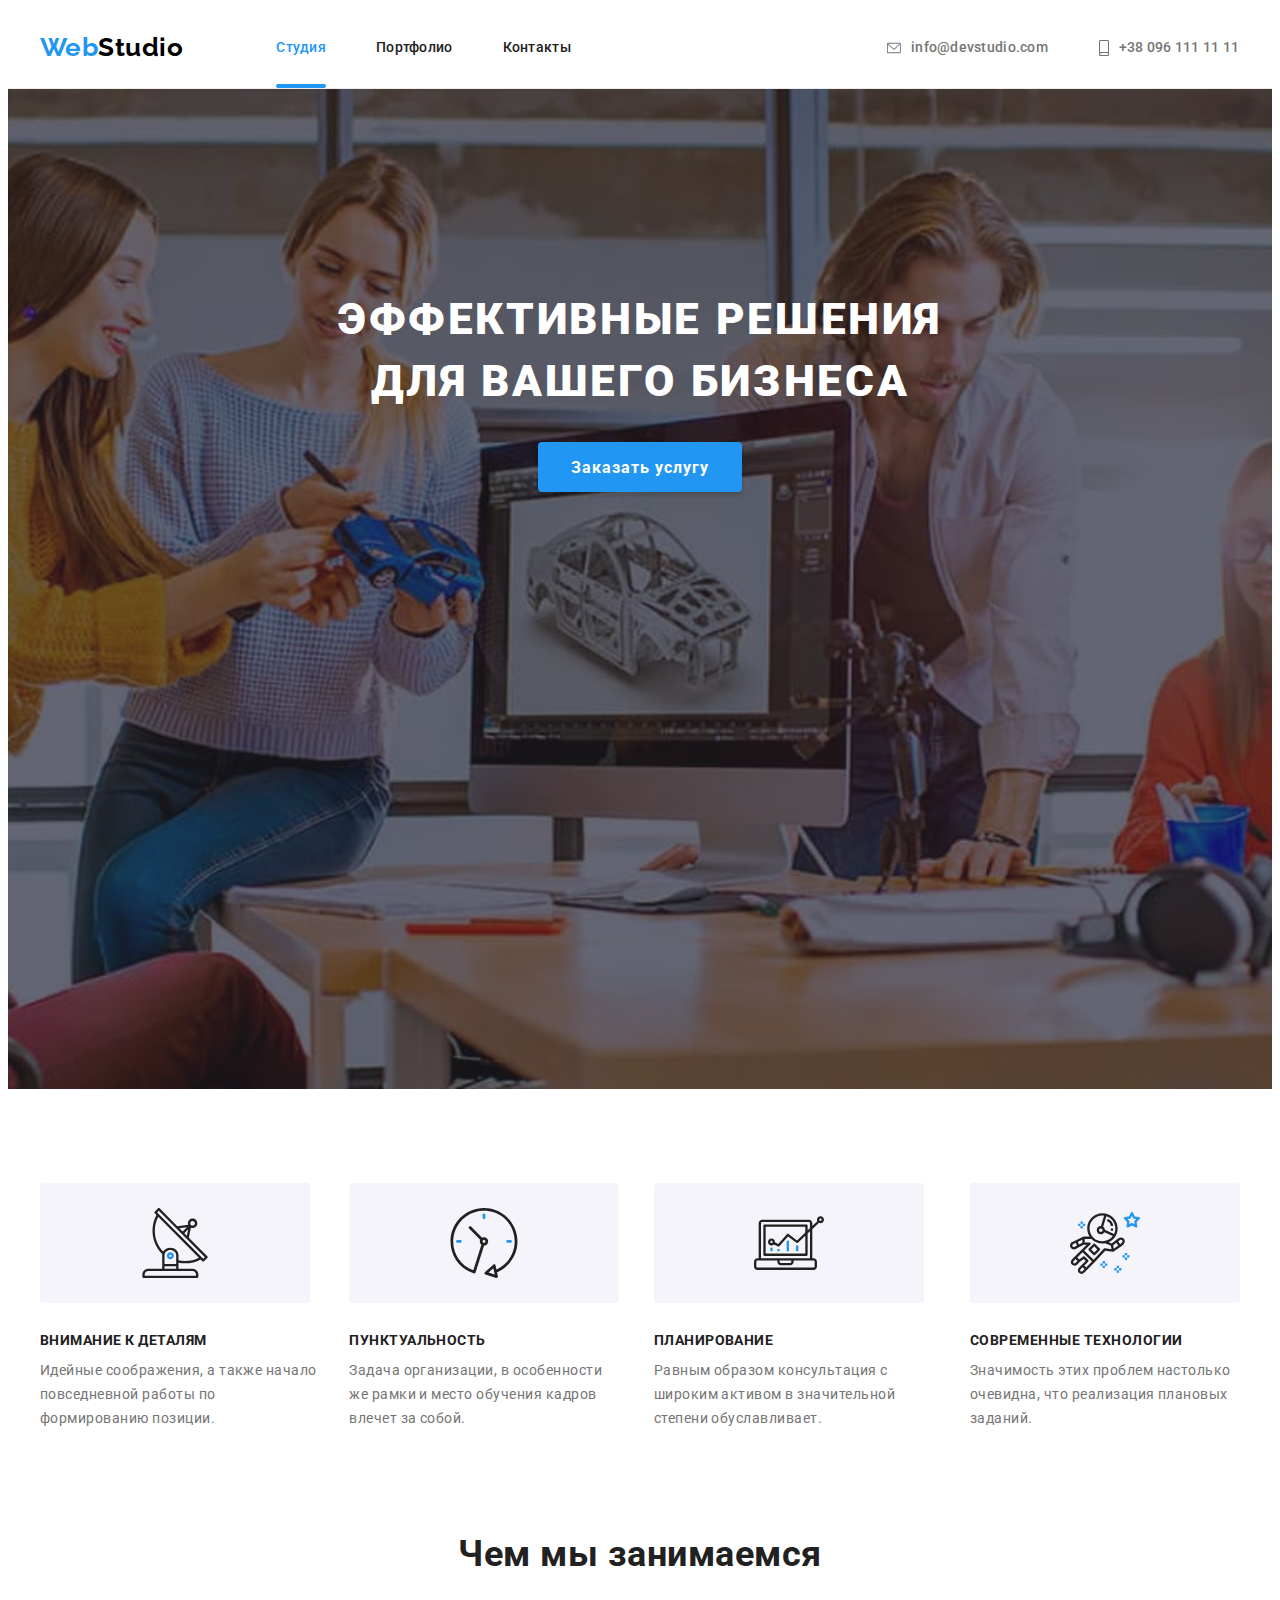
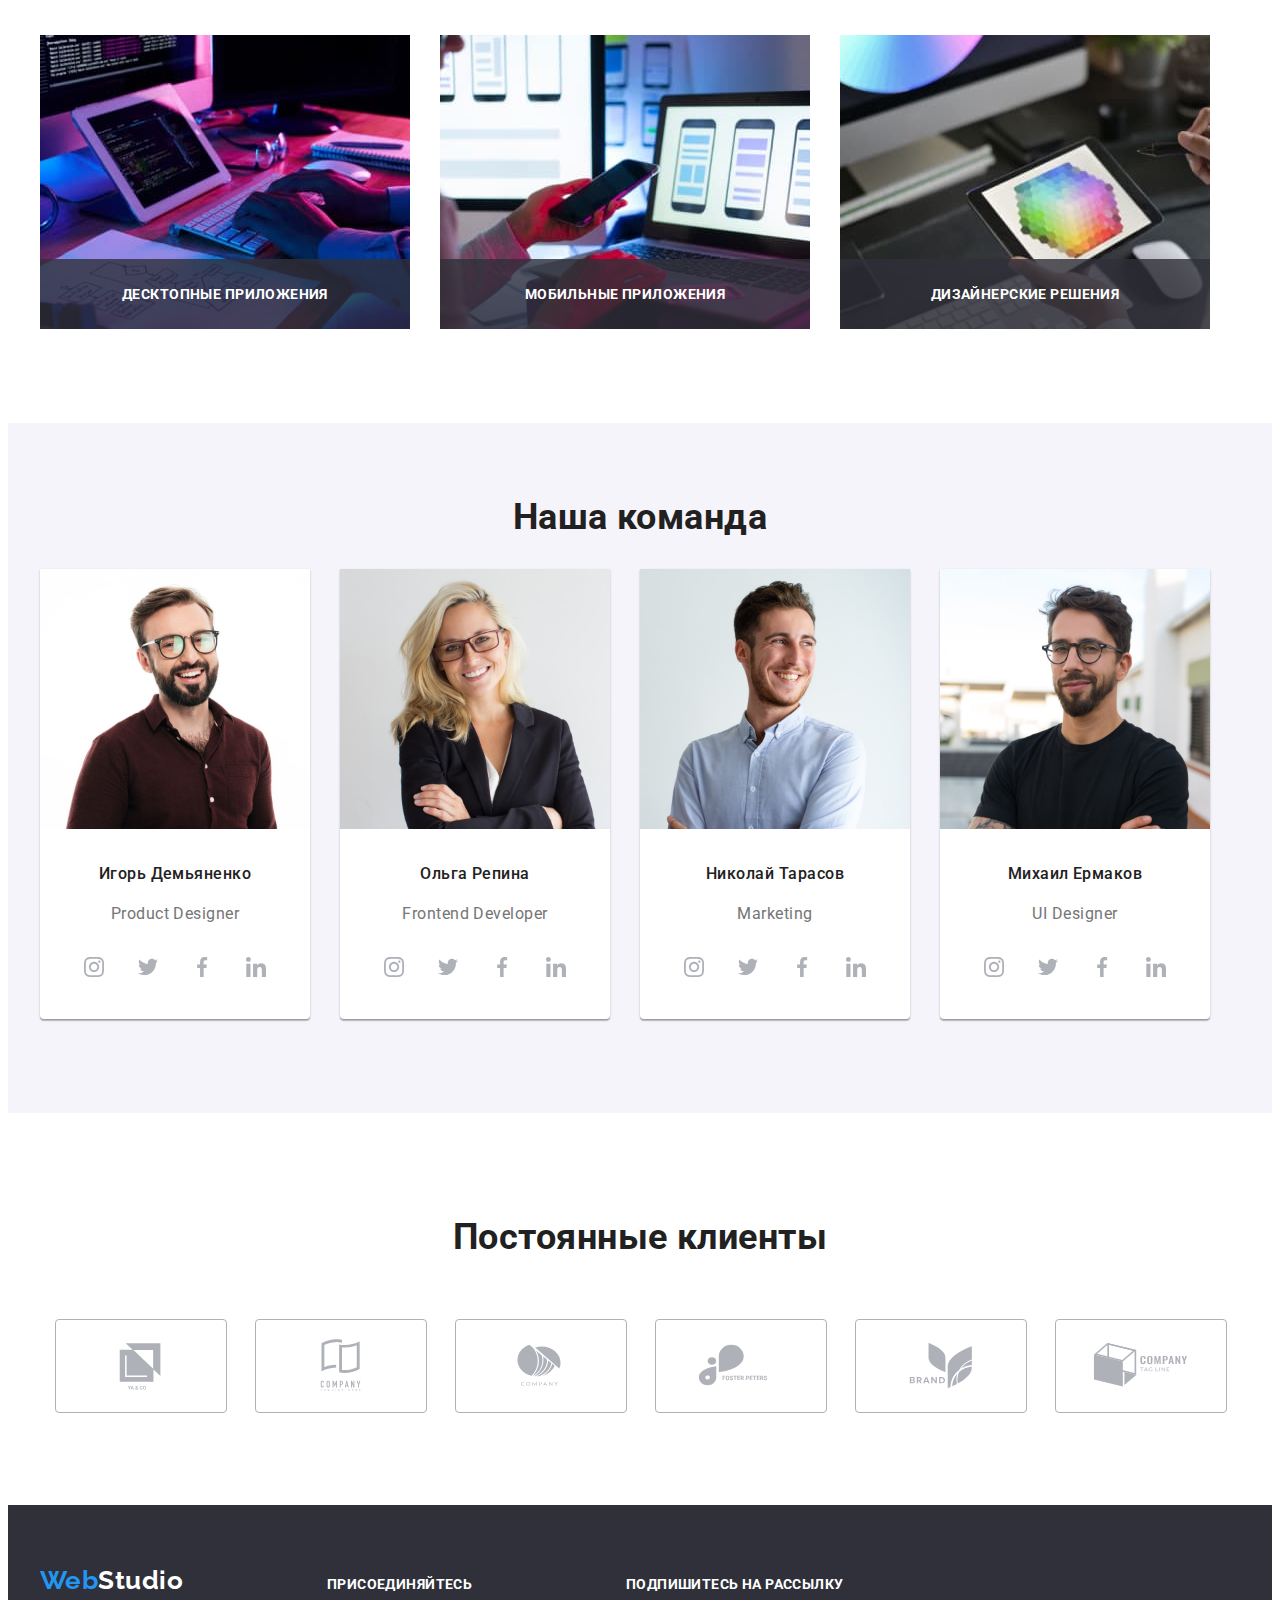
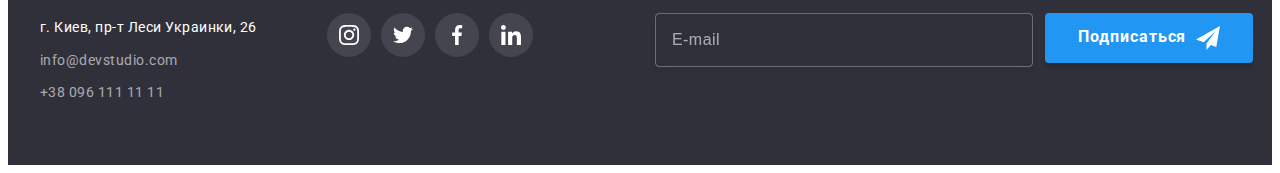
==== index.html @ c687d92d "Initial commit" ====
<!DOCTYPE html>
<html lang="ru">
<head>
    <meta charset="UTF-8">
    <meta http-equiv="X-UA-Compatible" content="IE=edge">
    <meta name="viewport" content="width=device-width, initial-scale=1.0">
    <link rel="preconnect" href="https://fonts.googleapis.com">
    <link rel="preconnect" href="https://fonts.gstatic.com" crossorigin>
    <link href="https://fonts.googleapis.com/css2?family=Raleway:wght@700&family=Roboto:wght@400;500;700;900&display=swap"
        rel="stylesheet">
    <title>WebStudio</title>
    <link rel="stylesheet" href="https://cdnjs.cloudflare.com/ajax/libs/modern-normalize/1.1.0/modern-normalize.min.css"
        integrity="sha512-wpPYUAdjBVSE4KJnH1VR1HeZfpl1ub8YT/NKx4PuQ5NmX2tKuGu6U/JRp5y+Y8XG2tV+wKQpNHVUX03MfMFn9Q=="
        crossorigin="anonymous" referrerpolicy="no-referrer" />
    <link rel="stylesheet" href="./css/styles.css">
</head>
<body>
    <!-- Шапка -->
    <header class="header">
      <div class="container header-nav">
        <nav class="nav">
            <a href="" class="logo link"><span class="accent">Web</span>Studio</a>
            <ul class="site-nav">
                <li class="item"><a href="" class="link current">Студия</a></li>
                <li class="item"><a href="./portfolio.html" class="link">Портфолио</a></li>
                <li class="item"><a href="" class="link">Контакты</a></li>
            </ul>
        </nav>
            <ul class="contacts">
                <li class="mail-item">
                    <a href="mailtoinfo@devstudio.com" class="mail-link link">
                        <svg class="mail-icon" width="16" height="12">
                            <use href="./images/icons.svg#icon-envelope"></use>
                        </svg>
                    info@devstudio.com</a>
                </li>
                <li class="tel-item">
                    <a href="tel:+380961111111" class="tel-link link">
                        <svg class="tel-icon" width="10" height="16">
                            <use href="./images/icons.svg#icon-smartphone"></use>
                        </svg>
                    +38 096 111 11 11
                    </a>
                </li>
            </ul>  
      </div>
    </header>

<!-- герой -->
<main>
    <section class="hero">
        <div class="container">
        <h1 class="hero-title">Эффективные решения для вашего бизнеса</h1>
        <button type="button" class="hero-button" data-modal-open>Заказать услугу</button>
        </div>
    </section>

    <!-- преимущества -->
    <section class="section">
        <div class="container">
        <h2 class="section-features">Преимущества</h2>
        <ul class="features">
         <li class="item">
            <div class="features-link link">
                <svg class="features-icon" width="70" height="70">
                    <use href="./images/icons.svg#icon-antenna"></use>
                </svg>
            </div>
             <h3 class="features-title">Внимание к деталям</h3>
             <p class="features-text">Идейные соображения, а также начало повседневной работы по формированию позиции.</p>
         </li>
         <li class="item">
            <div class="features-link link">
            <svg class="features-icon" width="70" height="70">
                <use href="./images/icons.svg#icon-clock"></use>
            </svg>
            </div>
             <h3 class="features-title">Пунктуальность</h3>
             <p class="features-text">Задача организации, в особенности же рамки и место обучения кадров влечет за собой.</p>
         </li>
         <li class="item">
            <div class="features-link link">
            <svg class="features-icon" width="70" height="70"> 
                <use href="./images/icons.svg#icon-diagram"></use>
            </svg>
            </div>
             <h3 class="features-title">Планирование</h3>
             <p class="features-text">Равным образом консультация с широким активом в значительной степени обуславливает.</p>
         </li>
         <li class="item">
            <div class="features-link link">
            <svg class="features-icon" width="70" height="70">
                <use href="./images/icons.svg#icon-astronaut"></use>
            </svg>
            </div>
             <h3 class="features-title">Современные технологии</h3>
             <p class="features-text">Значимость этих проблем настолько очевидна, что реализация плановых заданий.</p>
         </li>
        </ul>
        </div>
    </section>
    <!-- чем мы занимаемся -->
    <section class="section no-padding-top">
        <div class="container">
        <h2 class="section-title">Чем мы занимаемся</h2>
        <ul class="working">
            <li class="item">

                <div class="working-wrap">
                    <img src="./images/img1(1).jpg" alt="img1" width="370" height="294" class="img" />
                    <p class="working-text">Десктопные приложения</p>
                </div>
                
            </li>
            <li class="item">

                <div class="working-wrap">
                    <img src="./images/box2(1).jpg" alt="img2" width="370" height="294" />
                    <p class="working-text">Мобильные приложения</p>
                </div>
                
            </li>
            <li class="item">

                <div class="working-wrap">
                    <img src="./images/box3(1).jpg" alt="img3" width="370" height="294" />
                    <p class="working-text">Дизайнерские решения</p>
                </div>
                
            </li>
        </ul>
        </div>
    </section>
<!-- наша команда -->
<section class="team">
    <div class="container">
    <h2 class="team-title">Наша команда</h2>
    <ul class="team-list">
    <li class="team-item">
        <img 
        src="./images/1(1).jpg" 
        alt="Игорь Демьяненко"
        width="270"
        height="260"/>
        <div class="team-container">
        <h3  class="team-hero">Игорь Демьяненко</h3>
        <p lang="en" class="team-text">Product Designer</p>
        <ul class="soc-list">
            <li class="soc-item">
                <a href="" class="soc-link link">
                    <svg class="soc-icon" width="20" height="20">
                        <use href="./images/icons.svg#icon-instagram"></use>
                    </svg>
                </a>
            </li>
            <li class="soc-item">
                <a href="" class="soc-link link">
                    <svg class="soc-icon" width="20" height="20">
                        <use href="./images/icons.svg#icon-twitter"></use>
                    </svg>
                </a>
            </li>
            <li class="soc-item">
                <a href="" class="soc-link link">
                    <svg class="soc-icon" width="20" height="20">
                        <use href="./images/icons.svg#icon-facebook"></use>
                    </svg>
                </a>
            </li>
            <li class="soc-item">
                <a href="" class="soc-link link">
                    <svg class="soc-icon" width="20" height="20">
                        <use href="./images/icons.svg#icon-linkedin"></use>
                    </svg>
                </a>
            </li>
        </ul>
        </div>
    </li>
    <li class="team-item">
        <img 
        src="./images/2(1).jpg" 
        alt="Ольга Репина"
        width="270"
        height="260"/>
        <div class="team-container">
        <h3 class="team-hero">Ольга Репина</h3>
        <p lang="en" class="team-text">Frontend Developer</p>
        <ul class="soc-list">
            <li class="soc-item">
                <a href="" class="soc-link link">
                    <svg class="soc-icon" width="20" height="20">
                        <use href="./images/icons.svg#icon-instagram"></use>
                    </svg>
                </a>
            </li>
            <li class="soc-item">
                <a href="" class="soc-link link">
                    <svg class="soc-icon" width="20" height="20">
                        <use href="./images/icons.svg#icon-twitter"></use>
                    </svg>
                </a>
            </li>
            <li class="soc-item">
                <a href="" class="soc-link link">
                    <svg class="soc-icon" width="20" height="20">
                        <use href="./images/icons.svg#icon-facebook"></use>
                    </svg>
                </a>
            </li>
            <li class="soc-item">
                <a href="" class="soc-link link">
                    <svg class="soc-icon" width="20" height="20">
                        <use href="./images/icons.svg#icon-linkedin"></use>
                    </svg>
                </a>
            </li>
        </ul>
        </div>
    </li>
    <li class="team-item">
        <img 
        src="./images/3(1).jpg" 
        alt="Николай Тарасов"
        width="270"
        height="260"/>
        <div class="team-container">
        <h3 class="team-hero">Николай Тарасов</h3>
        <p lang="en" class="team-text">Marketing</p>
        <ul class="soc-list">
            <li class="soc-item">
                <a href="" class="soc-link link">
                    <svg class="soc-icon" width="20" height="20">
                        <use href="./images/icons.svg#icon-instagram"></use>
                    </svg>
                </a>
            </li>
            <li class="soc-item">
                <a href="" class="soc-link link">
                    <svg class="soc-icon" width="20" height="20">
                        <use href="./images/icons.svg#icon-twitter"></use>
                    </svg>
                </a>
            </li>
            <li class="soc-item">
                <a href="" class="soc-link link">
                    <svg class="soc-icon" width="20" height="20">
                        <use href="./images/icons.svg#icon-facebook"></use>
                    </svg>
                </a>
            </li>
            <li class="soc-item">
                <a href="" class="soc-link link">
                    <svg class="soc-icon" width="20" height="20">
                        <use href="./images/icons.svg#icon-linkedin"></use>
                    </svg>
                </a>
            </li>
        </ul>
        </div>
    </li>
    <li class="team-item">
        <img 
        src="./images/4(1).jpg"
        alt="Михаил Ермаков"
        width="270"
        height="260"/>
        <div class="team-container">
        <h3 class="team-hero">Михаил Ермаков</h3>
        <p lang="en" class="team-text">UI Designer</p>
        <ul class="soc-list">
            <li class="soc-item">
                <a href="" class="soc-link link">
                    <svg class="soc-icon" width="20" height="20">
                        <use href="./images/icons.svg#icon-instagram"></use>
                    </svg>
                </a>
            </li>
            <li class="soc-item">
                <a href="" class="soc-link link">
                    <svg class="soc-icon" width="20" height="20">
                        <use href="./images/icons.svg#icon-twitter"></use>
                    </svg>
                </a>
            </li>
            <li class="soc-item">
                <a href="" class="soc-link link">
                    <svg class="soc-icon" width="20" height="20">
                        <use href="./images/icons.svg#icon-facebook"></use>
                    </svg>
                </a>
            </li>
            <li class="soc-item">
                <a href="" class="soc-link link">
                    <svg class="soc-icon" width="20" height="20">
                        <use href="./images/icons.svg#icon-linkedin"></use>
                    </svg>
                </a>
            </li>
        </ul>
        </div>
    </li>    
    </ul>
    </div>
</section>
<!-- Постоянные клиенты -->
<section class="clients">
    <div class="container">
        <h2 class="section-title">Постоянные клиенты</h2>
        <ul class="clients-list">
            <li class="clients-item">
                <a href="" class="clients-link link">
                    <svg class="clients-icon" width="106" height="60">
                        <use href="./images/icons.svg#icon-Logo1" ></use>
                    </svg>        
                </a>
            </li>
            <li class="clients-item">
                <a href="" class="clients-link link">
                    <svg class="clients-icon" width="106" height="60">
                        <use href="./images/icons.svg#icon-Logo2"></use>
                    </svg>
                </a>
            </li>
            <li class="clients-item">
                <a href="" class="clients-link link">
                    <svg class="clients-icon" width="106" height="60">
                        <use href="./images/icons.svg#icon-Logo3"></use>
                    </svg>
                </a>
        </li>
            <li class="clients-item">
                <a href="" class="clients-link link">
                    <svg class="clients-icon" width="106" height="60">
                        <use href="./images/icons.svg#icon-Logo4"></use>
                    </svg>
                </a>
            </li>
            <li class="clients-item">
                <a href="" class="clients-link link">
                    <svg class="clients-icon" width="106" height="60">
                        <use href="./images/icons.svg#icon-Logo5"></use>
                    </svg>
                </a>
            </li>
            <li class="clients-item">
                <a href="" class="clients-link link">
                    <svg class="clients-icon" width="106" height="60">
                        <use href="./images/icons.svg#icon-Logo6"></use>
                    </svg>
                </a>
        </li>
        </ul>
    </div>
</section>
</main>
<!-- подвал -->
<footer class="footer">
    <div class="container footer-links">
        <div class="logo-contacts">
            <a href="" class="logo-link link"><span class="accent">Web</span>Studio</a>
            <address>
                <ul class="footer-list">
                    <li class="footer-adress">
                        <a href="https://goo.gl/maps/oAPRWy6ZVn6Fgqy29" target="_blank" rel="noopener nofollow noreferrer"
                            class="adress link">г. Киев, пр-т Леси Украинки, 26</a>
                    </li>
                    <li class="footer-mail">
                        <a href="mailtoinfo@devstudio.com" class="contact-mail link">info@devstudio.com</a>
                    </li>
                    <li class="footer-tel">
                        <a href="tel:+380961111111" class="contact-tel link">+38 096 111 11 11</a>
                    </li>
                </ul>
            </address>
        </div>
    <!-- присоединяйтесь -->
    <div class="join">
        <h2 class="join-title">Присоединяйтесь</h2>
        <ul class="join-list">
            <li class="join-item">
                <a href="" class="join-link link">
                    <svg class="join-icon" width="20" height="20">
                        <use href="./images/icons.svg#icon-instagram"></use>
                    </svg>
                </a>
            </li>
            <li class="join-item">
                <a href="" class="join-link link">
                    <svg class="join-icon" width="20" height="20">
                        <use href="./images/icons.svg#icon-twitter"></use>
                    </svg>
                </a>
            </li>
            <li class="join-item">
                <a href="" class="join-link link">
                    <svg class="join-icon" width="20" height="20">
                        <use href="./images/icons.svg#icon-facebook"></use>
                    </svg>
                </a>
            </li>
            <li class="join-item">
                <a href="" class="join-link link">
                    <svg class="join-icon" width="20" height="20">
                        <use href="./images/icons.svg#icon-linkedin"></use>
                    </svg>
                </a>
            </li>
        </ul>
    </div>
    <div class="newsletter">
        <h2 class="join-title">Подпишитесь на рассылку</h2>
        <form>
            <input type="email"  
              name="user-email"
              class="mail-input"
              placeholder="E-mail"
              required />
            <button type="submit" class="hero-button btn">
                Подписаться
                <svg class="icon-send" width="24" height="24">
                    <use href="./images/icons.svg#icon-send"></use>
                </svg>
            </button>
        </form>
    </div>
    </div>
    <div class="backdrop is-hidden" data-modal>
        <div class="modal">
            <button type="button" class="close-icon" data-modal-close>
                <svg class="modal-close-icon" width="18" height="18">
                    <use href="./images/icons.svg#icon-close-black-18dp"></use>
                </svg>
            </button>
                
                <form>
                    <p class="modal-title">Оставьте свои данные, мы вам перезвоним</p>
                        <label class="form-field">
                            <span class="form-label">Имя</span>
                                <input type="text" name="name" class="form-input">
                                <svg class="form-icon" width="18" height="18">
                                    <use href="./images/icons.svg#icon-person-black"></use>
                                </svg>
                        </label>
  
                        <label class="form-field">
                            <span class="form-label">Телефон</span>
                                <input type="tel" name="tel" class="form-input">
                                <svg class="form-icon" width="18" height="18">
                                    <use href="./images/icons.svg#icon-phone-black"></use>
                                </svg>
                        </label>
                   
                        <label class="form-field">
                            <span class="form-label">Почта</span>
                            
                                <input type="email" name="mail" class="form-input">
                                <svg class="form-icon" width="18" height="18">
                                    <use href="./images/icons.svg#icon-email-black"></use>
                                </svg>
                          
                        </label>
                        
                        <label class="form-field">
                            <span class="form-label">Комментарий</span>
                            <textarea name="comment" class="form-comment" placeholder="Введите текст"></textarea>
                        </label>
                         
                        <label class="check-text">
                            <input type="checkbox" name="checkbox" value="accept" class="checkbox visually-hidden">
                            <span class="icon-wrap">
                                <svg class="check-icon" width="11" height="8">
                                    <use href="./images/icons.svg#icon-check"></use>
                                </svg>
                            </span>
                            Соглашаюсь с рассылкой и принимаю&nbsp;<a href="" class="agreement">Условия договора</a>
                        </label>
                 
                        <button type="submit" class="hero-button submit">Отправить</button>
                </form> 
        </div>
    </div>
    <script src="./js/modal.js"></script>
</footer>
</body>
</html>
---- css/styles.css ----
:root {
    --main-text-color:  #212121;
    --second-text-color: #757575;
    --main-title-color: #ffffff;
    --contact-text-color: rgba(255, 255, 255, 0.6);
    --accent-color: #2196F3;
    --team-background-color: #F5F4FA;
    --header-background-color: #ffffff;
    --second-background-color: #2F303A;
    --main-letter-spacing: 0.03em;
    --second-letter-spacing: 0.02em;
    --portfolio-set: 30px;
    --animation-timing: cubic-bezier(0.4, 0, 0.2, 1);
    }

a,
p,
h1,
h2,
h3,
h4,
h5,
h6 {
  margin: 0;
}

ul,
ol {
  margin: 0;
  padding: 0;
  list-style: none;
}

body{
    color: var(--main-text-color);
    font-family: 'Roboto', sans-serif;
    letter-spacing: var(--main-letter-spacing);
}

img {
    display: block;
    max-width: 100%;
    height: auto;
}

a {
    display: block;
}

.link {
    text-decoration: none;
}
.container {
    width: 1200px;
    margin: 0 auto;
    padding-left: 15px;
    padding-right: 15px;
}

.visually-hidden {
    position: absolute;
    white-space: nowrap;
    width: 1px;
    height: 1px;
    overflow: hidden;
    border: 0;
    padding: 0;
    clip: rect(0 0 0 0);
    clip-path: inset(50%);
    margin: -1px;
}
/* шапка */

.header{
    background-color: var(--header-background-color);
    border-bottom: 1px solid #ECECEC;
}

.header-nav{
    display: flex;
    align-items: center;
}

.nav{
    display: flex;
    align-items: center;
}
.logo{
    color: #000000;
    font-family: 'Raleway', sans-serif;
    font-weight: 700;
    font-size: 26px;
    line-height: 1.2;
}

.accent{
    color: var(--accent-color);
}

.site-nav{
    display: flex;
    margin-left: 93px;
}

.site-nav .item + .item{
    margin-left: 50px;
}
.site-nav .link{
    display: block;
    padding-top: 32px;
    padding-bottom: 32px;
    color: var(--main-text-color);
    font-weight: 500;
    font-size: 14px;
    line-height: 1.14;
    letter-spacing: var(--second-letter-spacing);
    transition: color 250ms var(--animation-timing);
}
.site-nav .link:hover,
.site-nav .link:focus{
    color: var(--accent-color);
}
.site-nav .link.current{
    position: relative;
    color: var(--accent-color);
}

.current::after {
    content: '';
    position: absolute;
    left: 0;
    bottom: 0;
    width: 100%;
    height: 4px;
    border-radius: 2px;
    background-color: var(--accent-color);
}

.contacts{
    display: flex;
    align-items: center;
    justify-content: center;
    margin-left: auto;
}

.mail-item{
    margin-right: 50px;
    width: 161px;
    height: 16px;
}

.tel-item{
    width: 142px;
    height: 16px;
}
.mail-link, .tel-link{
    display: flex;
    align-items: center;
    justify-content: center;
    color: var(--second-text-color);
    font-weight: 500;
    font-size: 14px;
    line-height: 1.14;
    letter-spacing: var(--second-letter-spacing);
    cursor: pointer;
    transition: color 250ms var(--animation-timing);
    }

    
.mail-item > .mail-link{
    width: 100%;
    height: 100%;
}
.mail-link:hover,
.mail-link:focus {
    color: var(--accent-color);
}
.mail-icon{
    margin-right: 10px;
    fill: currentColor;
}
.tel-item > .tel-link {
    width: 100%;
    height: 100%;
}

.tel-link:hover,
.tel-link:focus {
    color: var(--accent-color);
}

.tel-icon {
    margin-right: 10px;
    fill: currentColor;
}

/* hero */

.hero{
    max-width: 1600px;
    height: 600px;
    margin-left: auto;
    margin-right: auto;
    background-image: 
    linear-gradient(
        to right, rgba(47, 48, 58, 0.4),
        rgba(47, 48, 58, 0.4)
        ), 
    url(../images/hero.jpg);
    background-repeat: no-repeat;
    background-size: cover;
    background-position: center;
    background-color: var(--second-background-color);
    text-align: center;
    padding-top: 200px;
    padding-bottom: 200px;
}
.hero-title{
    margin-left: auto;
    margin-right: auto;
    margin-bottom: 30px;
    max-width: 696px;
    color: var(--main-title-color);
    font-weight: 900;
    font-size: 44px;
    line-height: 1.4;
    letter-spacing: 0.06em;
    text-transform: uppercase;
}
.hero-button{
    position: relative;
    display: inline-block;
    padding: 10px 32px;
    height: 50px;
    cursor: pointer;
    color: var(--main-title-color);
    background-color: var(--accent-color);
    font-family: inherit;
    font-weight: 700;
    font-size: 16px;
    line-height: 1.9;
    text-align: center;
    letter-spacing: 0.06em;
    text-decoration: none;
    align-items: center;
    border: 1px solid transparent;
    border-radius: 4px;
    box-shadow: 0px 4px 4px rgba(0, 0, 0, 0.15);
    transition: background-color 250ms var(--animation-timing), box-shadow 250ms var(--animation-timing);
}

.hero-button:hover,
.hero-button:focus{
    background-color: #188CE8;
}

/* sections */

.section{
    padding-top: 94px;
    padding-bottom: 94px;
}

.section-title{
    margin-bottom: 50px;
    color: var(--main-text-color);
    font-weight: 700;
    font-size: 36px;
    line-height: 1.7;
    text-align: center;
}

/* features */

.section-features{
    display: none;
}
.features{
    display: flex;
}

.features .item + .item{
    margin-left: 30px;
}

.features-link{
    display: flex;
    align-items: center;
    justify-content: center;
    margin-bottom: 30px;
    width: 270px;
    height: 120px;
    background-color: #F5F4FA;
    border-radius: 4px;
}

.features-icon{
    width: 70px;
    height: 70px;
}

.features-title {
    margin-bottom: 10px;
    font-weight: 700;
    font-size: 14px;
    line-height: 1.14;
    text-transform: uppercase;
}

.features-text{
    color: var(--second-text-color);
    font-size: 14px;
    line-height: 1.7;
}

/* working */

.no-padding-top{
padding-top: 0;
}

.working{
    display: flex;
}
.working .item{
    display: block;
}
.working .item + .item{
    margin-left: 30px;
}
.working-wrap{
    position: relative;
}

.working-text{
    display: flex;
    align-items: center;
    justify-content: center;
    position: absolute;
    width: 100%;
    height: 70px;
    left: 0;
    bottom: 0;

    font-weight: 700;
    font-size: 14px;
    line-height:1.14;
    text-align: center;
    text-transform: uppercase;
    letter-spacing: var(--main-letter-spacing);

    color: var(--header-background-color);
    background-color: rgba(47, 48, 58, 0.8);
}

/* team */

.team{
    padding-top: 94px;
    padding-bottom: 94px;
    background-color: var(--team-background-color);
    }

.team-title{
    margin-bottom: 50px;
    font-weight: 700;
    font-size: 36px;
    line-height: 1.16px;
    text-align: center;
}
.team-list{
    display: flex;
}

.team-item {
    background-color: #ffffff;
    box-shadow: 0px 1px 3px rgba(0, 0, 0, 0.12), 0px 1px 1px rgba(0, 0, 0, 0.14), 0px 2px 1px rgba(0, 0, 0, 0.2);
    border-radius: 0px 0px 4px 4px;
}

.team-item + .team-item{
    margin-left: 30px;
}

.team-container{
    padding-top: 30px;
    padding-bottom: 30px;
    text-align: center;
}

.team-hero{
    margin-bottom: 10px;
    font-weight: 500;
    font-size: 16px;
    line-height: 1.9;
}

.team-text{
    margin-bottom: 16px;
    color: var(--second-text-color);
    font-size: 16px;
    line-height: 1.9;
}
.soc-list{
    display: flex;
    justify-content: center;
    align-items: center;
}

.soc-item{
    width: 44px;
    height: 44px;
    margin-right: 10px;
    cursor: pointer;
}
.soc-item:last-child{
    margin-right: 0;
}
.soc-link{
    width: 100%;
    height: 100%;
    background-color:var(--header-background-color);
    border-radius: 50%;
    display: flex;
    align-items: center;
    justify-content: center;
    color: #AFB1B8;
    transition: color 250ms var(--animation-timing), background-color 250ms var(--animation-timing);
}

.soc-icon{
    fill: currentColor;
}

.soc-link:hover,
.soc-link:focus {
    background-color: var(--accent-color);
    color: var(--header-background-color);
}

/* Постоянные клиенты */

.clients {
    padding-top: 94px;
    padding-bottom: 94px;
}

.clients-list {
    display: flex;
    align-items: center;
    justify-content: center;
}

.clients-item{
    margin-right: var(--portfolio-set);
    width: 170px;
    height: 92px;
    cursor: pointer;
    transition: border-color 250ms var(--animation-timing);
}
.clients-item:last-child {
    margin-right: 0;
}

.clients-item:hover,
.clients-item:focus {
    border-color: var(--accent-color);
}

.clients-link{
    width: 100%;
    height: 100%;
    display: flex;
    align-items: center;
    justify-content: center;
    color: #AFB1B8;
    border: 1px solid #AFB1B8;
    border-radius: 4px;
    transition: color 250ms var(--animation-timing),
    border-color 250ms var(--animation-timing);
}

.clients-icon{
fill: currentColor;
}

.clients-link:hover,
.clients-link:focus {
    color: var(--accent-color);
    border-color: var(--accent-color);
}

/* footer */

.footer{
    padding-top: 60px;
    padding-bottom: 60px;
    background-color: var(--second-background-color);
}
.footer-links {
    display: flex;
    align-items: baseline;
}

.logo-link{
    display: inline-block;
    margin-bottom: 20px;
    color: var(--main-title-color);
    font-family: 'Raleway', sans-serif;
    font-style: normal;
    font-weight: 700;
    font-size: 26px;
    line-height: 1.2;
}

.accent {
    color: var(--accent-color);
}

.footer-adress{
    margin-bottom: 9px;
}
.adress{
    display: inline-block;
    font-style: normal;
    color: var(--main-title-color);
    font-size: 14px;
    line-height: 1.7;
    transition: color 250ms var(--animation-timing);
}

.adress:hover,
.adress:focus {
    color: var(--accent-color);
}

.footer-mail{
    margin-bottom: 9px;
}
.contact-mail{
    display: inline-block;
    font-style: normal;
    color: var(--contact-text-color);
    font-size: 14px;
    line-height: 1.7;
    transition: color 250ms var(--animation-timing);
} 

.contact-tel {
    display: inline-block;
    font-style: normal;
    color: var(--contact-text-color);
    font-size: 14px;
    line-height: 1.7;
    transition: color 250ms var(--animation-timing);
}

.contact-mail:hover,
.contact-mail:focus,
.contact-tel:hover,
.contact-tel:focus{
    color: var(--accent-color);
}

/* Присоединяйтесь */

.join{
    margin-left: 70px;
}

.join-title{
    margin-bottom: 20px;
    font-weight: 700;
    font-size: 14px;
    line-height: 1.14;
    letter-spacing: var(--main-letter-spacing);
    text-transform: uppercase;
    color: var(--header-background-color);
}

.join-list {
    display: flex;
}

.join-item {
    width: 44px;
    height: 44px;
    margin-right: 10px;
    cursor: pointer;
}

.join-item:last-child {
    margin-right: 0;
}

.join-link {
    width: 100%;
    height: 100%;
    background-color: rgba(255, 255, 255, 0.1);
    border-radius: 50%;
    display: flex;
    align-items: center;
    justify-content: center;
    color: var(--header-background-color);
    transition: background-color 250ms var(--animation-timing);
}
.join-icon {
    fill: currentColor;
}

.join-link:hover,
.join-link:focus {
    background-color: var(--accent-color);
}

/* Подпишитесь на рассылкy */

.newsletter {
    margin-left: 93px;;
}

.mail-input {
    width: 358px;
    height: 50px;
    padding-left: 16px;
    margin-right: 12px;
    color: rgba(255, 255, 255, 0.6);
    font-size: 16px;
    line-height: 1.25;
    letter-spacing: var(--main-letter-spacing);
    background-color: transparent;
    border: 1px solid rgba(255, 255, 255, 0.3);
    filter: drop-shadow(0px 4px 4px rgba(0, 0, 0, 0.15));
    border-radius: 4px;
    outline: none;
    transition: border-color 250ms var(--animation-timing);
}

.mail-input:focus {
    border-color: var(--accent-color);
}

.mail-input::placeholder {
    color: rgba(255, 255, 255, 0.6);
    font-size: 16px;
    line-height: 1.25;
    letter-spacing: var(--main-letter-spacing);
}

.btn {
    position: absolute;
    display: inline-flex;
    align-items: center;
    justify-content: center;
}

.icon-send {
    fill: currentColor;
    margin-left: 10px;
}

/* --------------------МОДАЛКА */

.backdrop{
    width: 100%;
    height: 100%;
    background-color: rgba(25, 28, 38, 0.476);
    position: fixed;
    top: 0;
    transition: opacity 400ms, visibility 400ms;
}
.backdrop.is-hidden .modal {
    transform: translate(-50%, -50%) scale(0) rotate(-90deg);
}

.is-hidden{
    visibility: hidden;
    opacity: 0;
    pointer-events: none;
}

.modal{
    position: absolute;
    width: 528px;
    height: 581px;
    left: 50%;
    top: 50%;
    padding: 40px;
    background: var(--header-background-color);
    box-shadow: 0px 1px 3px rgba(0, 0, 0, 0.12), 0px 1px 1px rgba(0, 0, 0, 0.14),
        0px 2px 1px rgba(0, 0, 0, 0.2);
    border-radius: 4px;
    transform: translate(-50%, -50%) scale(1) rotate(0);
    transition: transform 400ms;
}

.close-icon{
    position: absolute;
    top: 8px;
    right: 8px;
    padding: 0;
    width: 30px;
    height: 30px;
    border-radius: 50%;
    display: flex;
    align-items: center;
    justify-content: center;
    background: #FFFFFF;
    border: 1px solid rgba(0, 0, 0, 0.1);
    cursor: pointer;
}
.no-scroll {
    overflow: hidden;
}

.modal-title{
    margin-bottom: 12px;
    font-weight: 700;
    font-size: 20px;
    line-height: 1.15;
    text-align: center;
    letter-spacing: var(--main-letter-spacing);
    color: var(--main-text-color);
}

textarea{
    resize: none;
}

form{
    width: 448px;
    text-align: center;
}

.form-field{
   display: block;
   position: relative;
   margin-bottom: 20px;
}

.form-label{
    display: block;
    text-align: left;
    margin-bottom: 4px;
    font-size: 12px;
    line-height: 1.16;
    letter-spacing: 0.01em;
    color: #757575;
}

.form-input {
    padding-left: 42px;
    width: 100%;
    height: 40px;
    border: 1px solid rgba(33, 33, 33, 0.2);
    border-radius: 4px;
    outline: none;
    transition: border-color 250ms var(--animation-timing);
}

.form-input:focus {
    border-color: var(--accent-color);
}

.form-icon{
    position: absolute;
    left: 12px;
    top: 50%;
    transition: color 250ms var(--animation-timing);
}

.form-comment{
    display: block;
    margin-bottom: 20px;
    font-size: 12px;
    line-height: 1.16;
    letter-spacing: 0.01em;
    width: 100%;
    height: 120px;
    padding: 12px 16px;
    border: 1px solid rgba(33, 33, 33, 0.2);
    border-radius: 4px;
    outline: none;
    transition: border-color 250ms var(--animation-timing);
}

.form-input:focus+.form-icon {
    fill: var(--accent-color);
}

.form-comment::placeholder {
    font-size: 12px;
    line-height: 1.16;
    letter-spacing: 0.01em;
    color: rgba(117, 117, 117, 0.5);
}

.form-comment:focus{
    border-color: var(--accent-color);
}
.check-text{
    display: flex;
    align-items: center;
    justify-content: center;
    margin-bottom: 30px;
    font-size: 14px;
    line-height: 1.71;
    letter-spacing: var(--main-letter-spacing);
    color: var(--second-text-color);
}

.icon-wrap{
    width: 16px;
    height: 15px;
    border: 2px solid var(--main-text-color);
    border-radius: 3px;
    margin-right: 7px;
    display: flex;
    align-items: center;
    justify-content: center;
    transition: background-color 250ms var(--animation-timing);
}

.check-icon {
    fill: transparent;
}

.checkbox:checked+.icon-wrap {
    background-color: var(--accent-color);
    border: none;
}
.checkbox:checked+.icon-wrap .check-icon{
    fill: #ffffff;
}

.checkbox:focus+.icon-wrap {
    border-color: var(--accent-color);
}

.check-text a{
    color: var(--accent-color);
}

.submit{
    padding: 10px 55px;
}

/* portfolio */

.portfolio {
    padding-top: 94px;
    padding-bottom: 94px;
}

.portfolio-title {
    display: none;
}

.filtres-list {
    margin-bottom: 50px;
    text-align: center;
    display: flex;
    justify-content: center;
}

.filtres-item+.filtres-item {
    margin-left: 8px;
}

.btn-filtres {
    display: inline-block;
    padding: 6px 22px;
    background-color: var(--team-background-color);
    color: var(--main-text-color);
    font-family: inherit;
    font-weight: 500;
    font-size: 16px;
    line-height: 1.6;
    text-align: center;
    cursor: pointer;
    border-radius: 4px;
    border: none;
    transition: color 250ms var(--animation-timing), 
    background-color 250ms var(--animation-timing),
    box-shadow 250ms var(--animation-timing);
}

.btn-filtres:hover,
.btn-filtres:focus {
    background-color: var(--accent-color);
    color: var(--main-title-color);
    box-shadow: 0px 3px 1px rgba(0, 0, 0, 0.1), 0px 1px 2px rgba(0, 0, 0, 0.08), 0px 2px 2px rgba(0, 0, 0, 0.12);
}

.work-list {
    display: flex;
    flex-wrap: wrap;
    margin-left: calc(-1 * var(--portfolio-set));
    margin-top: calc(-1 * var(--portfolio-set));
}

.work-item {
    flex-basis: calc(100%/3 - var(--portfolio-set));
    margin-left: var(--portfolio-set);
    margin-top: var(--portfolio-set);
    background-color: var(--header-background-color);
    transition: background-color 250ms var(--animation-timing)
}

.card {
    transition: box-shadow 250ms var(--animation-timing);
}

.card:hover,
.card:focus {
    background: #FFFFFF;
    box-shadow: 0px 1px 1px rgba(0, 0, 0, 0.12), 0px 4px 4px rgba(0, 0, 0, 0.06), 1px 4px 6px rgba(0, 0, 0, 0.16);
}

.card:hover .card-text{
    transform: translateY(0);
}

.work-wrap{
    position: relative;
    overflow: hidden;
}

.card-text{
    position: absolute;
    top: 0;
    padding: 63px 24px;
    height: 100%;
    font-size: 18px;
    line-height: 1.5;
    letter-spacing: var(--main-letter-spacing);
    color: #FFFFFF;
    background-color: rgba(33, 150, 243, 0.9);
    transform: translateY(101%);
    transition: transform 250ms var(--animation-timing);
}

.work-content {
    padding: 20px 24px;
    border-right: 1px solid #EEEEEE;
    border-bottom: 1px solid #EEEEEE;
    border-left: 1px solid #EEEEEE;
}

.work {
    margin-bottom: 4px;
    font-weight: 700;
    font-size: 18px;
    line-height: 2;
    letter-spacing: 0.06em;
    color: var(--main-text-color);
}

.work-text {
    color: var(--second-text-color);
    font-size: 16px;
    line-height: 1.9;
}
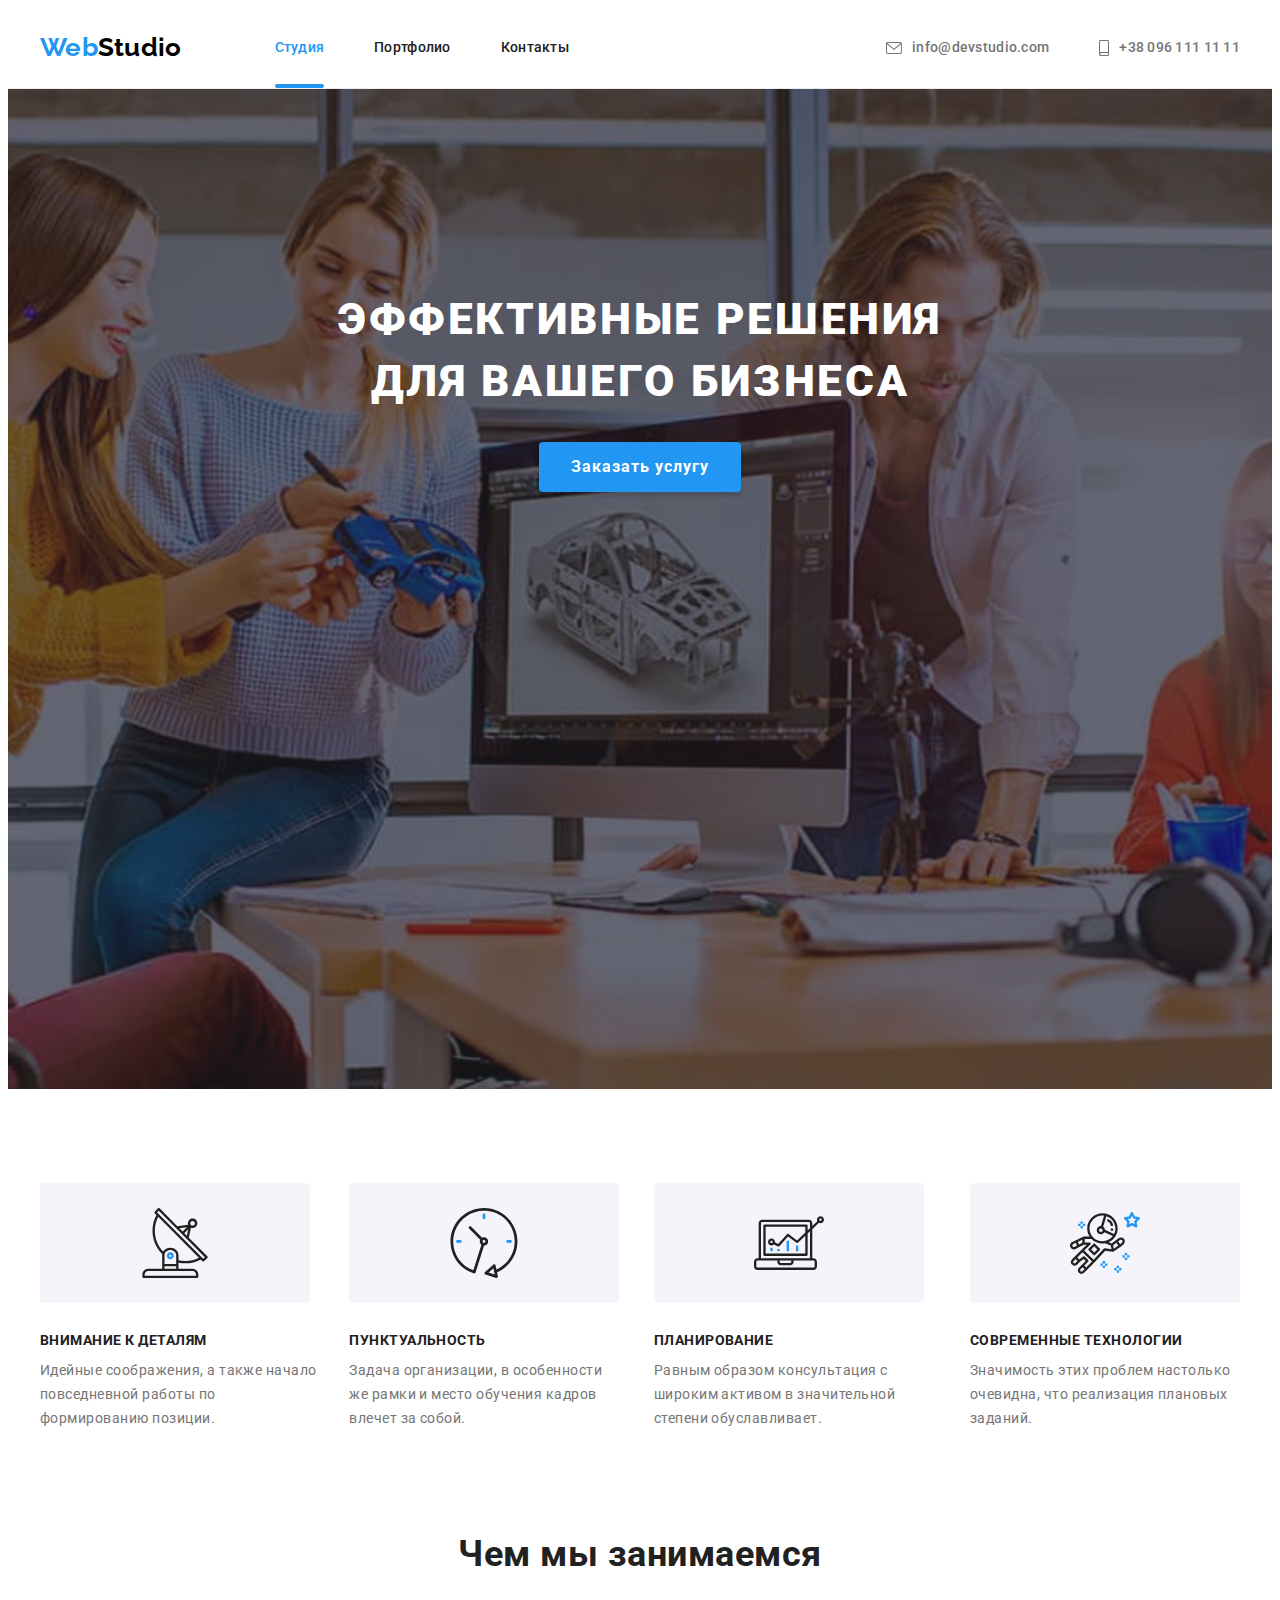
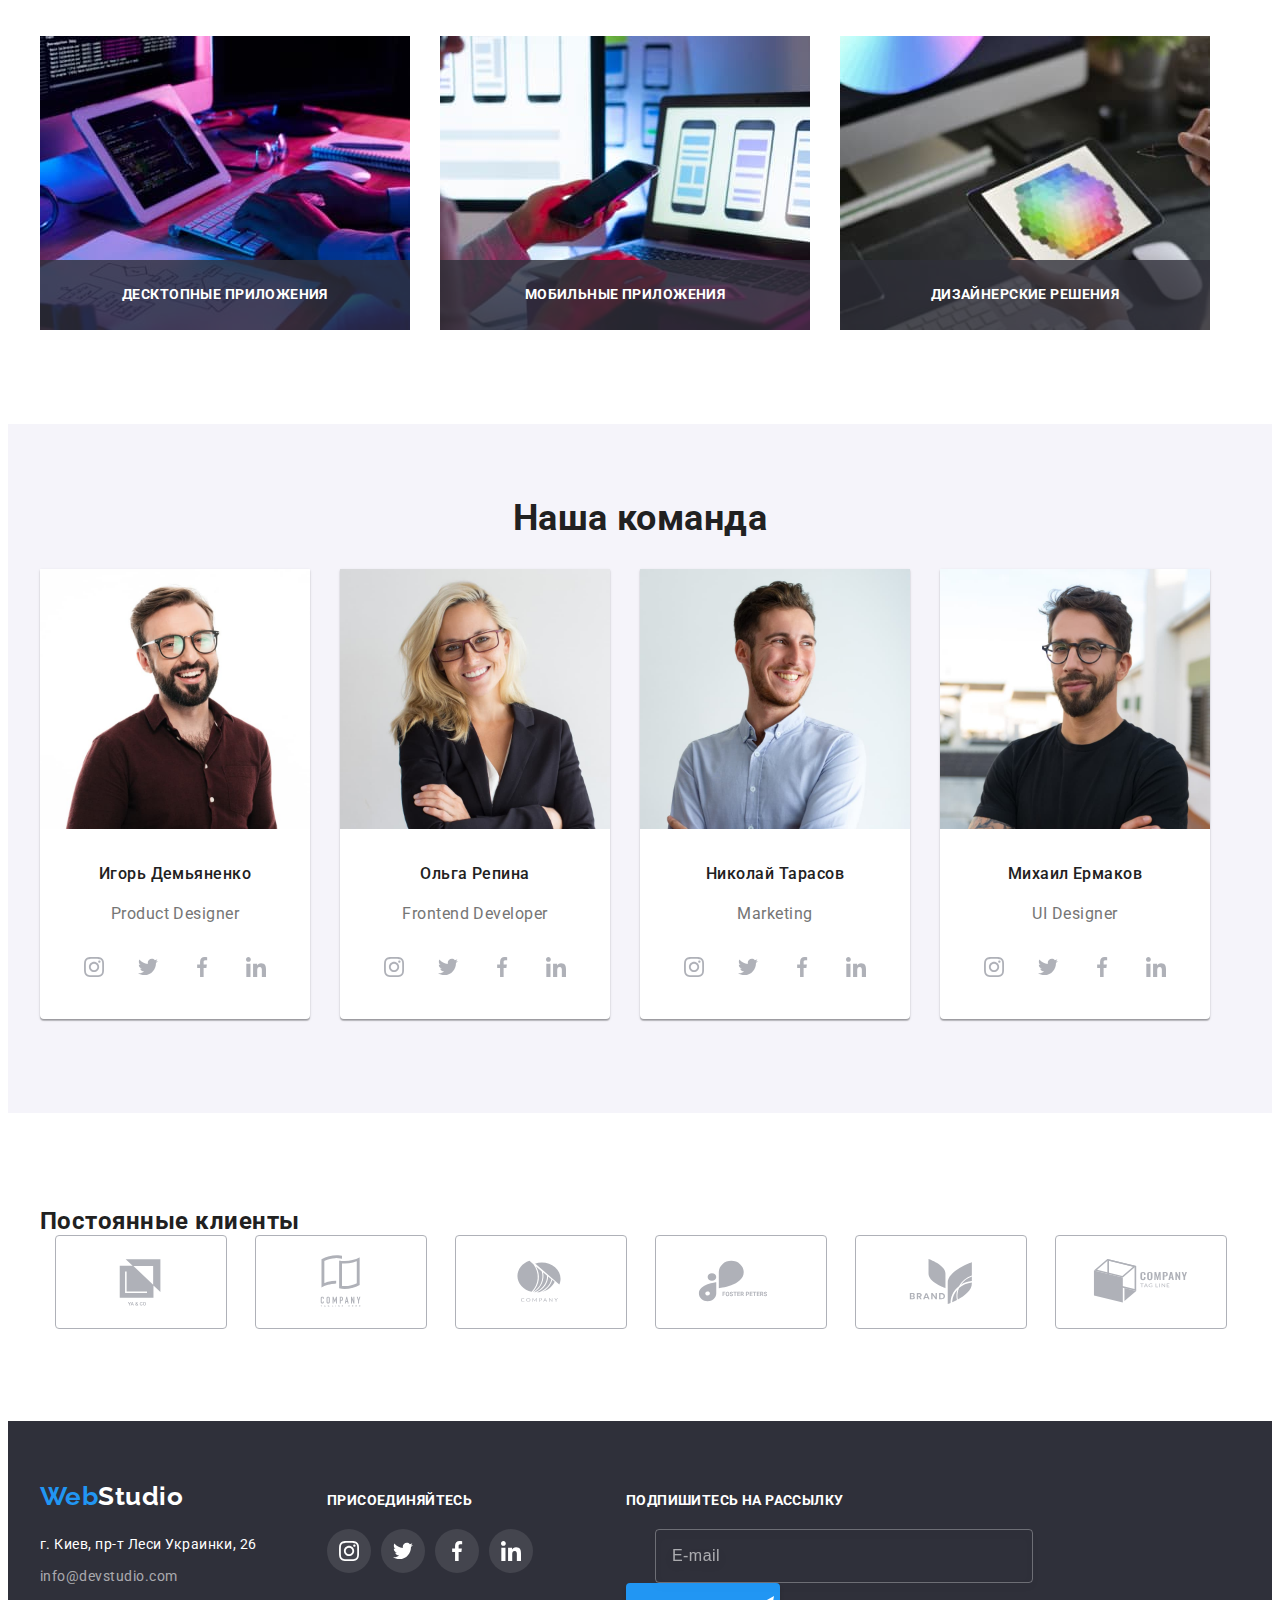
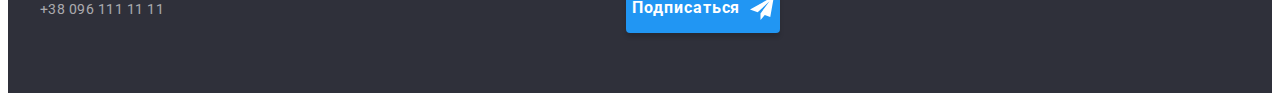
==== commit f949143c: "header hero working" ====
--- a/index.html
+++ b/index.html
@@ -17,26 +17,26 @@
 <body>
     <!-- Шапка -->
     <header class="header">
-      <div class="container header-nav">
+      <div class="container header__container">
         <nav class="nav">
-            <a href="" class="logo link"><span class="accent">Web</span>Studio</a>
-            <ul class="site-nav">
-                <li class="item"><a href="" class="link current">Студия</a></li>
-                <li class="item"><a href="./portfolio.html" class="link">Портфолио</a></li>
-                <li class="item"><a href="" class="link">Контакты</a></li>
+            <a href="" class="logo link"><span class="logo__accent">Web</span>Studio</a>
+            <ul class="nav__list">
+                <li class="nav__item"><a href="" class="nav__link current link">Студия</a></li>
+                <li class="nav__item"><a href="./portfolio.html" class="nav__link link">Портфолио</a></li>
+                <li class="nav__item"><a href="" class="nav__link link">Контакты</a></li>
             </ul>
         </nav>
-            <ul class="contacts">
-                <li class="mail-item">
-                    <a href="mailtoinfo@devstudio.com" class="mail-link link">
-                        <svg class="mail-icon" width="16" height="12">
+            <ul class="contacts list">
+                <li class="contacts__item">
+                    <a href="mailto:info@devstudio.com" class="contacts__link link">
+                        <svg class="contacts__icon" width="16" height="12">
                             <use href="./images/icons.svg#icon-envelope"></use>
                         </svg>
                     info@devstudio.com</a>
                 </li>
-                <li class="tel-item">
-                    <a href="tel:+380961111111" class="tel-link link">
-                        <svg class="tel-icon" width="10" height="16">
+                <li class="contacts__item">
+                    <a href="tel:+380961111111" class="contacts__link link">
+                        <svg class="contacts__icon" width="10" height="16">
                             <use href="./images/icons.svg#icon-smartphone"></use>
                         </svg>
                     +38 096 111 11 11
@@ -50,8 +50,8 @@
 <main>
     <section class="hero">
         <div class="container">
-        <h1 class="hero-title">Эффективные решения для вашего бизнеса</h1>
-        <button type="button" class="hero-button" data-modal-open>Заказать услугу</button>
+        <h1 class="hero__title">Эффективные решения для вашего бизнеса</h1>
+        <button type="button" class="btn hero-btn" data-modal-open>Заказать услугу</button>
         </div>
     </section>
 
@@ -102,35 +102,24 @@
     <!-- чем мы занимаемся -->
     <section class="section no-padding-top">
         <div class="container">
-        <h2 class="section-title">Чем мы занимаемся</h2>
-        <ul class="working">
-            <li class="item">
+        <h2 class="working__title">Чем мы занимаемся</h2>
+        <ul class="working__list">
+            <li class="working__item">
+                    <img src="./images/img1(1).jpg" alt="Десктопные приложения" width="370" height="294" class="img" />
+                    <p class="working__text">Десктопные приложения</p>
+            </li>
+            <li class="working__item">
+                    <img src="./images/box2(1).jpg" alt="Мобильные приложения" width="370" height="294" />
+                    <p class="working__text">Мобильные приложения</p>
+            </li>
+            <li class="working__item">
+                    <img src="./images/box3(1).jpg" alt="Дизайнерские решения" width="370" height="294" />
+                    <p class="working__text">Дизайнерские решения</p> 
+            </li>
+        </ul>
+        </div>
+    </section>
 
-                <div class="working-wrap">
-                    <img src="./images/img1(1).jpg" alt="img1" width="370" height="294" class="img" />
-                    <p class="working-text">Десктопные приложения</p>
-                </div>
-                
-            </li>
-            <li class="item">
-
-                <div class="working-wrap">
-                    <img src="./images/box2(1).jpg" alt="img2" width="370" height="294" />
-                    <p class="working-text">Мобильные приложения</p>
-                </div>
-                
-            </li>
-            <li class="item">
-
-                <div class="working-wrap">
-                    <img src="./images/box3(1).jpg" alt="img3" width="370" height="294" />
-                    <p class="working-text">Дизайнерские решения</p>
-                </div>
-                
-            </li>
-        </ul>
-        </div>
-    </section>
 <!-- наша команда -->
 <section class="team">
     <div class="container">
@@ -306,7 +295,7 @@
 <!-- Постоянные клиенты -->
 <section class="clients">
     <div class="container">
-        <h2 class="section-title">Постоянные клиенты</h2>
+        <h2 class="title">Постоянные клиенты</h2>
         <ul class="clients-list">
             <li class="clients-item">
                 <a href="" class="clients-link link">
--- a/css/styles.css
+++ b/css/styles.css
@@ -50,6 +50,7 @@
 .link {
     text-decoration: none;
 }
+
 .container {
     width: 1200px;
     margin: 0 auto;
@@ -69,14 +70,42 @@
     clip-path: inset(50%);
     margin: -1px;
 }
+.btn {
+    height: 50px;
+    display: flex;
+    justify-content: center;
+    align-items: center;
+    text-decoration: none;
+    font-family: inherit;
+    font-weight: 700;
+    font-size: 16px;
+    line-height: 1.88;
+    letter-spacing: 0.06em;
+    cursor: pointer;
+    border-radius: 4px;
+    border: none;
+    background-color: var(--accent-color);
+    color: var(--main-title-color);
+    box-shadow: 0px 4px 4px rgba(0, 0, 0, 0.15);
+    transition: background-color 250ms var(--animation-timing);
+}
+.btn:hover,
+.btn:focus {
+    background-color: #188CE8;
+}
+
 /* шапка */
 
 .header{
     background-color: var(--header-background-color);
-    border-bottom: 1px solid #ECECEC;
-}
-
-.header-nav{
+    border-bottom: 1px solid #ececec;
+    font-weight: 500;
+    font-size: 14px;
+    line-height: 1.14;
+    letter-spacing: 0.02em;
+}
+
+.header__container{
     display: flex;
     align-items: center;
 }
@@ -85,6 +114,7 @@
     display: flex;
     align-items: center;
 }
+
 .logo{
     color: #000000;
     font-family: 'Raleway', sans-serif;
@@ -93,19 +123,20 @@
     line-height: 1.2;
 }
 
-.accent{
+.logo__accent{
     color: var(--accent-color);
 }
 
-.site-nav{
+.nav__list{
     display: flex;
     margin-left: 93px;
 }
 
-.site-nav .item + .item{
-    margin-left: 50px;
-}
-.site-nav .link{
+.nav__item:not(:last-child) {
+    margin-right: 50px;
+}
+
+.nav__link{
     display: block;
     padding-top: 32px;
     padding-bottom: 32px;
@@ -116,11 +147,13 @@
     letter-spacing: var(--second-letter-spacing);
     transition: color 250ms var(--animation-timing);
 }
-.site-nav .link:hover,
-.site-nav .link:focus{
+
+.nav__link:hover,
+.nav__link:focus{
     color: var(--accent-color);
 }
-.site-nav .link.current{
+
+.nav__list .current{
     position: relative;
     color: var(--accent-color);
 }
@@ -135,63 +168,33 @@
     border-radius: 2px;
     background-color: var(--accent-color);
 }
-
-.contacts{
-    display: flex;
-    align-items: center;
-    justify-content: center;
+.contacts {
+    display: flex;
     margin-left: auto;
 }
 
-.mail-item{
+.contacts__item:not(:last-child) {
     margin-right: 50px;
-    width: 161px;
-    height: 16px;
-}
-
-.tel-item{
-    width: 142px;
-    height: 16px;
-}
-.mail-link, .tel-link{
-    display: flex;
-    align-items: center;
-    justify-content: center;
-    color: var(--second-text-color);
-    font-weight: 500;
-    font-size: 14px;
-    line-height: 1.14;
-    letter-spacing: var(--second-letter-spacing);
-    cursor: pointer;
-    transition: color 250ms var(--animation-timing);
-    }
-
-    
-.mail-item > .mail-link{
-    width: 100%;
-    height: 100%;
-}
-.mail-link:hover,
-.mail-link:focus {
-    color: var(--accent-color);
-}
-.mail-icon{
+}
+
+.contacts__icon {
     margin-right: 10px;
     fill: currentColor;
-}
-.tel-item > .tel-link {
-    width: 100%;
-    height: 100%;
-}
-
-.tel-link:hover,
-.tel-link:focus {
+    padding: 0;
+}
+
+.contacts__link {
+    display: flex;
+    align-items: center;
+    padding-top: 32px;
+    padding-bottom: 32px;
+    color: var(--second-text-color);
+    transition: color 250ms cubic-bezier(0.4, 0, 0.2, 1);
+}
+
+.contacts__link:hover,
+.contacts__link:focus {
     color: var(--accent-color);
-}
-
-.tel-icon {
-    margin-right: 10px;
-    fill: currentColor;
 }
 
 /* hero */
@@ -215,7 +218,7 @@
     padding-top: 200px;
     padding-bottom: 200px;
 }
-.hero-title{
+.hero__title{
     margin-left: auto;
     margin-right: auto;
     margin-bottom: 30px;
@@ -227,32 +230,13 @@
     letter-spacing: 0.06em;
     text-transform: uppercase;
 }
-.hero-button{
-    position: relative;
-    display: inline-block;
+
+.hero-btn{
+    margin-left: auto;
+    margin-right: auto;
     padding: 10px 32px;
-    height: 50px;
-    cursor: pointer;
-    color: var(--main-title-color);
-    background-color: var(--accent-color);
-    font-family: inherit;
-    font-weight: 700;
-    font-size: 16px;
-    line-height: 1.9;
-    text-align: center;
-    letter-spacing: 0.06em;
-    text-decoration: none;
-    align-items: center;
-    border: 1px solid transparent;
-    border-radius: 4px;
-    box-shadow: 0px 4px 4px rgba(0, 0, 0, 0.15);
-    transition: background-color 250ms var(--animation-timing), box-shadow 250ms var(--animation-timing);
-}
-
-.hero-button:hover,
-.hero-button:focus{
-    background-color: #188CE8;
-}
+}
+
 
 /* sections */
 
@@ -261,7 +245,56 @@
     padding-bottom: 94px;
 }
 
-.section-title{
+/* features */
+
+.section-features{
+    display: none;
+}
+.features{
+    display: flex;
+}
+
+.features .item + .item{
+    margin-left: 30px;
+}
+
+.features-link{
+    display: flex;
+    align-items: center;
+    justify-content: center;
+    margin-bottom: 30px;
+    width: 270px;
+    height: 120px;
+    background-color: #F5F4FA;
+    border-radius: 4px;
+}
+
+.features-icon{
+    width: 70px;
+    height: 70px;
+}
+
+.features-title {
+    margin-bottom: 10px;
+    font-weight: 700;
+    font-size: 14px;
+    line-height: 1.14;
+    text-transform: uppercase;
+}
+
+.features-text{
+    color: var(--second-text-color);
+    font-size: 14px;
+    line-height: 1.7;
+}
+
+/* working */
+
+.no-padding-top{
+padding-top: 0;
+}
+
+.working__title {
     margin-bottom: 50px;
     color: var(--main-text-color);
     font-weight: 700;
@@ -270,69 +303,18 @@
     text-align: center;
 }
 
-/* features */
-
-.section-features{
-    display: none;
-}
-.features{
-    display: flex;
-}
-
-.features .item + .item{
-    margin-left: 30px;
-}
-
-.features-link{
-    display: flex;
-    align-items: center;
-    justify-content: center;
-    margin-bottom: 30px;
-    width: 270px;
-    height: 120px;
-    background-color: #F5F4FA;
-    border-radius: 4px;
-}
-
-.features-icon{
-    width: 70px;
-    height: 70px;
-}
-
-.features-title {
-    margin-bottom: 10px;
-    font-weight: 700;
-    font-size: 14px;
-    line-height: 1.14;
-    text-transform: uppercase;
-}
-
-.features-text{
-    color: var(--second-text-color);
-    font-size: 14px;
-    line-height: 1.7;
-}
-
-/* working */
-
-.no-padding-top{
-padding-top: 0;
-}
-
-.working{
-    display: flex;
-}
-.working .item{
-    display: block;
-}
-.working .item + .item{
-    margin-left: 30px;
-}
-.working-wrap{
+.working__list{
+    display: flex;
+}
+
+.working__item{
     position: relative;
 }
-
-.working-text{
+.working__item:not(:last-child){
+    margin-right: 30px;
+}
+
+.working__text{
     display: flex;
     align-items: center;
     justify-content: center;
@@ -341,14 +323,12 @@
     height: 70px;
     left: 0;
     bottom: 0;
-
     font-weight: 700;
     font-size: 14px;
     line-height:1.14;
     text-align: center;
     text-transform: uppercase;
     letter-spacing: var(--main-letter-spacing);
-
     color: var(--header-background-color);
     background-color: rgba(47, 48, 58, 0.8);
 }
@@ -647,12 +627,12 @@
     letter-spacing: var(--main-letter-spacing);
 }
 
-.btn {
+/* .btn {
     position: absolute;
     display: inline-flex;
     align-items: center;
     justify-content: center;
-}
+} */
 
 .icon-send {
     fill: currentColor;
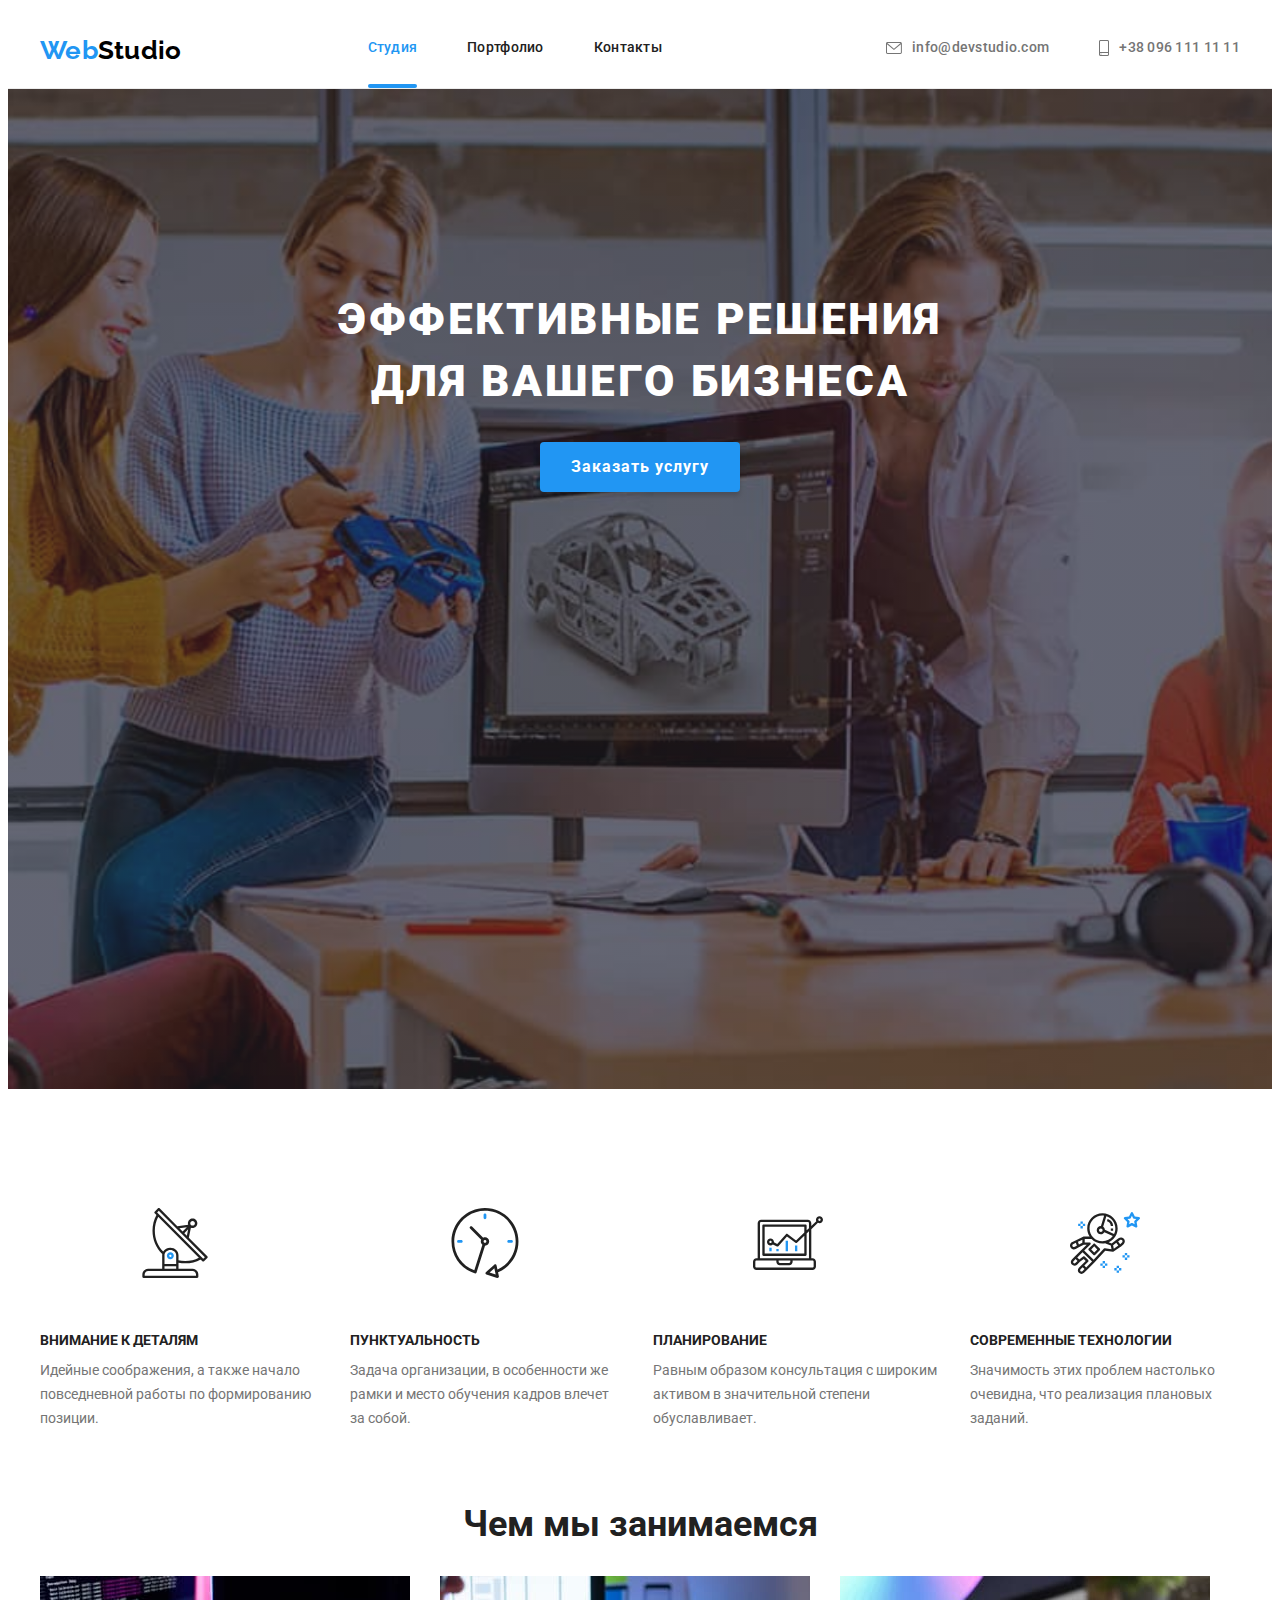
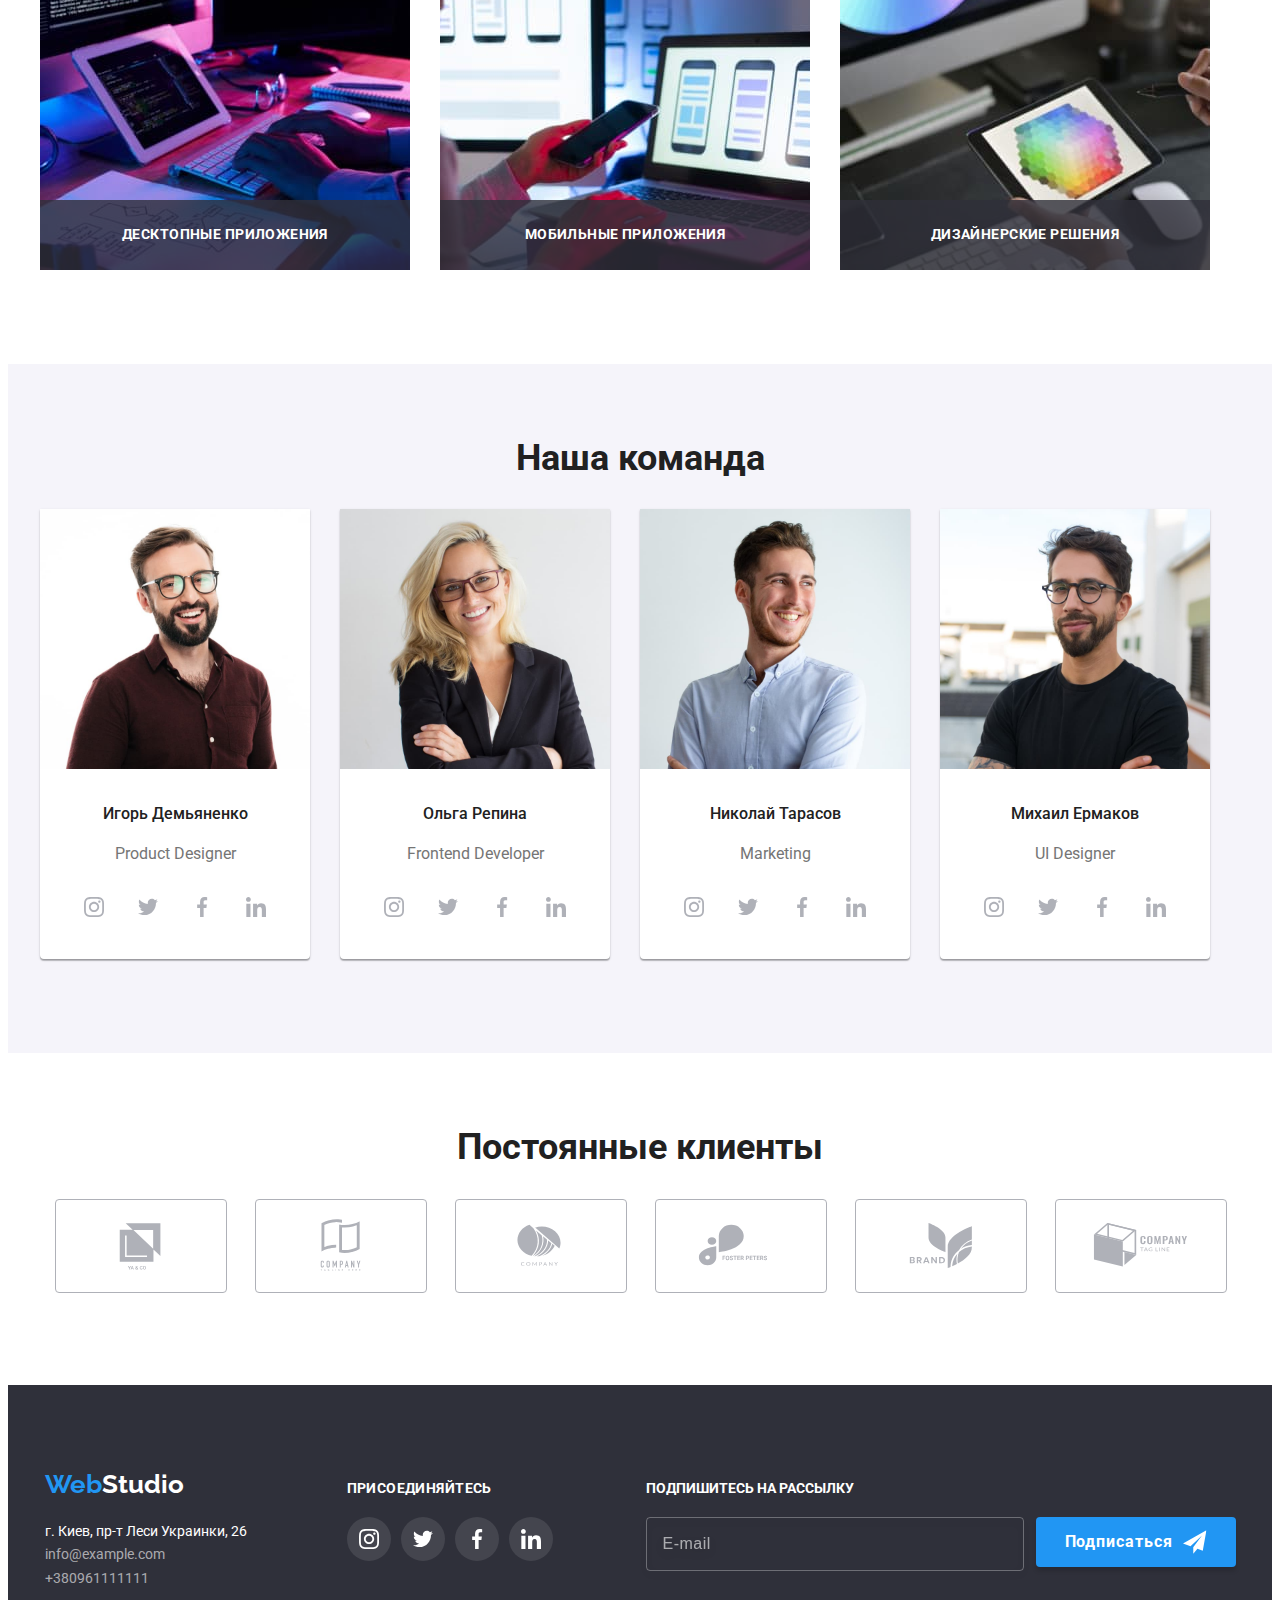
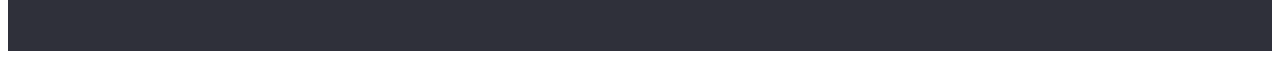
==== commit 3b82e0ae: "SASS" ====
--- a/index.html
+++ b/index.html
@@ -12,14 +12,15 @@
     <link rel="stylesheet" href="https://cdnjs.cloudflare.com/ajax/libs/modern-normalize/1.1.0/modern-normalize.min.css"
         integrity="sha512-wpPYUAdjBVSE4KJnH1VR1HeZfpl1ub8YT/NKx4PuQ5NmX2tKuGu6U/JRp5y+Y8XG2tV+wKQpNHVUX03MfMFn9Q=="
         crossorigin="anonymous" referrerpolicy="no-referrer" />
-    <link rel="stylesheet" href="./css/styles.css">
+    <!-- <link rel="stylesheet" href="./css/styles.css"> -->
+    <link rel="stylesheet" href="./css/main.min.css">
 </head>
 <body>
     <!-- Шапка -->
     <header class="header">
       <div class="container header__container">
         <nav class="nav">
-            <a href="" class="logo link"><span class="logo__accent">Web</span>Studio</a>
+            <a href="" class="logo link">Web<span class="logo__accent--dark">Studio</span></a>
             <ul class="nav__list">
                 <li class="nav__item"><a href="" class="nav__link current link">Студия</a></li>
                 <li class="nav__item"><a href="./portfolio.html" class="nav__link link">Портфолио</a></li>
@@ -56,53 +57,53 @@
     </section>
 
     <!-- преимущества -->
-    <section class="section">
+    <section class="features">
         <div class="container">
-        <h2 class="section-features">Преимущества</h2>
-        <ul class="features">
-         <li class="item">
-            <div class="features-link link">
-                <svg class="features-icon" width="70" height="70">
+        <h2 class="visually-hidden">Преимущества</h2>
+        <ul class="features__list">
+         <li class="features__item">
+            <div class="features__wrap link">
+                <svg class="features__icon" width="70" height="70">
                     <use href="./images/icons.svg#icon-antenna"></use>
                 </svg>
             </div>
-             <h3 class="features-title">Внимание к деталям</h3>
-             <p class="features-text">Идейные соображения, а также начало повседневной работы по формированию позиции.</p>
+             <h3 class="features__caption caption">Внимание к деталям</h3>
+             <p class="features__text">Идейные соображения, а также начало повседневной работы по формированию позиции.</p>
          </li>
-         <li class="item">
-            <div class="features-link link">
-            <svg class="features-icon" width="70" height="70">
+         <li class="features__item">
+            <div class="features__wrap link">
+            <svg class="features__icon" width="70" height="70">
                 <use href="./images/icons.svg#icon-clock"></use>
             </svg>
             </div>
-             <h3 class="features-title">Пунктуальность</h3>
-             <p class="features-text">Задача организации, в особенности же рамки и место обучения кадров влечет за собой.</p>
+             <h3 class="features__caption caption">Пунктуальность</h3>
+             <p class="features__text">Задача организации, в особенности же рамки и место обучения кадров влечет за собой.</p>
          </li>
-         <li class="item">
-            <div class="features-link link">
-            <svg class="features-icon" width="70" height="70"> 
+         <li class="features__item">
+            <div class="features__wrap link">
+            <svg class="features__icon" width="70" height="70"> 
                 <use href="./images/icons.svg#icon-diagram"></use>
             </svg>
             </div>
-             <h3 class="features-title">Планирование</h3>
-             <p class="features-text">Равным образом консультация с широким активом в значительной степени обуславливает.</p>
+             <h3 class="features__caption caption">Планирование</h3>
+             <p class="features__text">Равным образом консультация с широким активом в значительной степени обуславливает.</p>
          </li>
-         <li class="item">
-            <div class="features-link link">
-            <svg class="features-icon" width="70" height="70">
+         <li class="features__item">
+            <div class="features__wrap link">
+            <svg class="features__icon" width="70" height="70">
                 <use href="./images/icons.svg#icon-astronaut"></use>
             </svg>
             </div>
-             <h3 class="features-title">Современные технологии</h3>
-             <p class="features-text">Значимость этих проблем настолько очевидна, что реализация плановых заданий.</p>
+             <h3 class="features__caption caption">Современные технологии</h3>
+             <p class="features__text">Значимость этих проблем настолько очевидна, что реализация плановых заданий.</p>
          </li>
         </ul>
         </div>
     </section>
     <!-- чем мы занимаемся -->
-    <section class="section no-padding-top">
+    <section class="working">
         <div class="container">
-        <h2 class="working__title">Чем мы занимаемся</h2>
+        <h2 class="title working__title">Чем мы занимаемся</h2>
         <ul class="working__list">
             <li class="working__item">
                     <img src="./images/img1(1).jpg" alt="Десктопные приложения" width="370" height="294" class="img" />
@@ -123,42 +124,42 @@
 <!-- наша команда -->
 <section class="team">
     <div class="container">
-    <h2 class="team-title">Наша команда</h2>
-    <ul class="team-list">
-    <li class="team-item">
+    <h2 class="title team__title">Наша команда</h2>
+    <ul class="team__list">
+    <li class="team__item">
         <img 
         src="./images/1(1).jpg" 
         alt="Игорь Демьяненко"
         width="270"
         height="260"/>
-        <div class="team-container">
-        <h3  class="team-hero">Игорь Демьяненко</h3>
-        <p lang="en" class="team-text">Product Designer</p>
-        <ul class="soc-list">
-            <li class="soc-item">
-                <a href="" class="soc-link link">
-                    <svg class="soc-icon" width="20" height="20">
+        <div class="team__desc">
+        <h3  class="team__hero">Игорь Демьяненко</h3>
+        <p lang="en" class="team__text">Product Designer</p>
+        <ul class="socials">
+            <li class="socials__item">
+                <a href="" class="socials__link socials__link--light link">
+                    <svg class="socials__icon" width="20" height="20">
                         <use href="./images/icons.svg#icon-instagram"></use>
                     </svg>
                 </a>
             </li>
-            <li class="soc-item">
-                <a href="" class="soc-link link">
-                    <svg class="soc-icon" width="20" height="20">
+            <li class="socials__item">
+                <a href="" class="socials__link socials__link--light link">
+                    <svg class="socials__icon" width="20" height="20">
                         <use href="./images/icons.svg#icon-twitter"></use>
                     </svg>
                 </a>
             </li>
-            <li class="soc-item">
-                <a href="" class="soc-link link">
-                    <svg class="soc-icon" width="20" height="20">
+            <li class="socials__item">
+                <a href="" class="socials__link socials__link--light link">
+                    <svg class="socials__icon" width="20" height="20">
                         <use href="./images/icons.svg#icon-facebook"></use>
                     </svg>
                 </a>
             </li>
-            <li class="soc-item">
-                <a href="" class="soc-link link">
-                    <svg class="soc-icon" width="20" height="20">
+            <li class="socials__item">
+                <a href="" class="socials__link socials__link--light link">
+                    <svg class="socials__icon" width="20" height="20">
                         <use href="./images/icons.svg#icon-linkedin"></use>
                     </svg>
                 </a>
@@ -166,40 +167,40 @@
         </ul>
         </div>
     </li>
-    <li class="team-item">
+    <li class="team__item">
         <img 
         src="./images/2(1).jpg" 
         alt="Ольга Репина"
         width="270"
         height="260"/>
-        <div class="team-container">
-        <h3 class="team-hero">Ольга Репина</h3>
-        <p lang="en" class="team-text">Frontend Developer</p>
-        <ul class="soc-list">
-            <li class="soc-item">
-                <a href="" class="soc-link link">
-                    <svg class="soc-icon" width="20" height="20">
+        <div class="team__desc">
+        <h3 class="team__hero">Ольга Репина</h3>
+        <p lang="en" class="team__text">Frontend Developer</p>
+        <ul class="socials">
+            <li class="socials__item">
+                <a href="" class="socials__link socials__link--light link">
+                    <svg class="socials__icon" width="20" height="20">
                         <use href="./images/icons.svg#icon-instagram"></use>
                     </svg>
                 </a>
             </li>
-            <li class="soc-item">
-                <a href="" class="soc-link link">
-                    <svg class="soc-icon" width="20" height="20">
+            <li class="socials__item">
+                <a href="" class="socials__link socials__link--light link">
+                    <svg class="socials__icon" width="20" height="20">
                         <use href="./images/icons.svg#icon-twitter"></use>
                     </svg>
                 </a>
             </li>
-            <li class="soc-item">
-                <a href="" class="soc-link link">
-                    <svg class="soc-icon" width="20" height="20">
+            <li class="socials__item">
+                <a href="" class="socials__link socials__link--light link">
+                    <svg class="socials__icon" width="20" height="20">
                         <use href="./images/icons.svg#icon-facebook"></use>
                     </svg>
                 </a>
             </li>
-            <li class="soc-item">
-                <a href="" class="soc-link link">
-                    <svg class="soc-icon" width="20" height="20">
+            <li class="socials__item">
+                <a href="" class="socials__link socials__link--light link">
+                    <svg class="socials__icon" width="20" height="20">
                         <use href="./images/icons.svg#icon-linkedin"></use>
                     </svg>
                 </a>
@@ -207,40 +208,40 @@
         </ul>
         </div>
     </li>
-    <li class="team-item">
+    <li class="team__item">
         <img 
         src="./images/3(1).jpg" 
         alt="Николай Тарасов"
         width="270"
         height="260"/>
-        <div class="team-container">
-        <h3 class="team-hero">Николай Тарасов</h3>
-        <p lang="en" class="team-text">Marketing</p>
-        <ul class="soc-list">
-            <li class="soc-item">
-                <a href="" class="soc-link link">
-                    <svg class="soc-icon" width="20" height="20">
+        <div class="team__desc">
+        <h3 class="team__hero">Николай Тарасов</h3>
+        <p lang="en" class="team__text">Marketing</p>
+        <ul class="socials">
+            <li class="socials__item">
+                <a href="" class="socials__link socials__link--light link">
+                    <svg class="socials__icon" width="20" height="20">
                         <use href="./images/icons.svg#icon-instagram"></use>
                     </svg>
                 </a>
             </li>
-            <li class="soc-item">
-                <a href="" class="soc-link link">
-                    <svg class="soc-icon" width="20" height="20">
+            <li class="socials__item">
+                <a href="" class="socials__link socials__link--light link">
+                    <svg class="socials__icon" width="20" height="20">
                         <use href="./images/icons.svg#icon-twitter"></use>
                     </svg>
                 </a>
             </li>
-            <li class="soc-item">
-                <a href="" class="soc-link link">
-                    <svg class="soc-icon" width="20" height="20">
+            <li class="socials__item">
+                <a href="" class="socials__link socials__link--light link">
+                    <svg class="socials__icon" width="20" height="20">
                         <use href="./images/icons.svg#icon-facebook"></use>
                     </svg>
                 </a>
             </li>
-            <li class="soc-item">
-                <a href="" class="soc-link link">
-                    <svg class="soc-icon" width="20" height="20">
+            <li class="socials__item">
+                <a href="" class="socials__link socials__link--light link">
+                    <svg class="socials__icon" width="20" height="20">
                         <use href="./images/icons.svg#icon-linkedin"></use>
                     </svg>
                 </a>
@@ -248,40 +249,40 @@
         </ul>
         </div>
     </li>
-    <li class="team-item">
+    <li class="team__item">
         <img 
         src="./images/4(1).jpg"
         alt="Михаил Ермаков"
         width="270"
         height="260"/>
-        <div class="team-container">
-        <h3 class="team-hero">Михаил Ермаков</h3>
-        <p lang="en" class="team-text">UI Designer</p>
-        <ul class="soc-list">
-            <li class="soc-item">
-                <a href="" class="soc-link link">
-                    <svg class="soc-icon" width="20" height="20">
+        <div class="team__desc">
+        <h3 class="team__hero">Михаил Ермаков</h3>
+        <p lang="en" class="team__text">UI Designer</p>
+        <ul class="socials">
+            <li class="socials__item">
+                <a href="" class="socials__link socials__link--light link">
+                    <svg class="socials__icon" width="20" height="20">
                         <use href="./images/icons.svg#icon-instagram"></use>
                     </svg>
                 </a>
             </li>
-            <li class="soc-item">
-                <a href="" class="soc-link link">
-                    <svg class="soc-icon" width="20" height="20">
+            <li class="socials__item">
+                <a href="" class="socials__link socials__link--light link">
+                    <svg class="socials__icon" width="20" height="20">
                         <use href="./images/icons.svg#icon-twitter"></use>
                     </svg>
                 </a>
             </li>
-            <li class="soc-item">
-                <a href="" class="soc-link link">
-                    <svg class="soc-icon" width="20" height="20">
+            <li class="socials__item">
+                <a href="" class="socials__link socials__link--light link">
+                    <svg class="socials__icon" width="20" height="20">
                         <use href="./images/icons.svg#icon-facebook"></use>
                     </svg>
                 </a>
             </li>
-            <li class="soc-item">
-                <a href="" class="soc-link link">
-                    <svg class="soc-icon" width="20" height="20">
+            <li class="socials__item">
+                <a href="" class="socials__link socials__link--light link">
+                    <svg class="socials__icon" width="20" height="20">
                         <use href="./images/icons.svg#icon-linkedin"></use>
                     </svg>
                 </a>
@@ -295,46 +296,46 @@
 <!-- Постоянные клиенты -->
 <section class="clients">
     <div class="container">
-        <h2 class="title">Постоянные клиенты</h2>
-        <ul class="clients-list">
-            <li class="clients-item">
-                <a href="" class="clients-link link">
-                    <svg class="clients-icon" width="106" height="60">
+        <h2 class="title client__title">Постоянные клиенты</h2>
+        <ul class="clients__list">
+            <li class="clients__item">
+                <a href="" class="clients__link link">
+                    <svg class="clients__icon" width="106" height="60">
                         <use href="./images/icons.svg#icon-Logo1" ></use>
                     </svg>        
                 </a>
             </li>
-            <li class="clients-item">
-                <a href="" class="clients-link link">
-                    <svg class="clients-icon" width="106" height="60">
+            <li class="clients__item">
+                <a href="" class="clients__link link">
+                    <svg class="clients__icon" width="106" height="60">
                         <use href="./images/icons.svg#icon-Logo2"></use>
                     </svg>
                 </a>
             </li>
-            <li class="clients-item">
-                <a href="" class="clients-link link">
-                    <svg class="clients-icon" width="106" height="60">
+            <li class="clients__item">
+                <a href="" class="clients__link link">
+                    <svg class="clients__icon" width="106" height="60">
                         <use href="./images/icons.svg#icon-Logo3"></use>
                     </svg>
                 </a>
         </li>
-            <li class="clients-item">
-                <a href="" class="clients-link link">
-                    <svg class="clients-icon" width="106" height="60">
+            <li class="clients__item">
+                <a href="" class="clients__link link">
+                    <svg class="clients__icon" width="106" height="60">
                         <use href="./images/icons.svg#icon-Logo4"></use>
                     </svg>
                 </a>
             </li>
-            <li class="clients-item">
-                <a href="" class="clients-link link">
-                    <svg class="clients-icon" width="106" height="60">
+            <li class="clients__item">
+                <a href="" class="clients__link link">
+                    <svg class="clients__icon" width="106" height="60">
                         <use href="./images/icons.svg#icon-Logo5"></use>
                     </svg>
                 </a>
             </li>
-            <li class="clients-item">
-                <a href="" class="clients-link link">
-                    <svg class="clients-icon" width="106" height="60">
+            <li class="clients__item">
+                <a href="" class="clients__link link">
+                    <svg class="clients__icon" width="106" height="60">
                         <use href="./images/icons.svg#icon-Logo6"></use>
                     </svg>
                 </a>
@@ -345,52 +346,54 @@
 </main>
 <!-- подвал -->
 <footer class="footer">
-    <div class="container footer-links">
-        <div class="logo-contacts">
-            <a href="" class="logo-link link"><span class="accent">Web</span>Studio</a>
+    <div class="container footer__box">
+        <div class="address-wrap">
+            <a href="" class="logo link">Web<span class="logo__accent--light">Studio</span></a>
             <address>
-                <ul class="footer-list">
-                    <li class="footer-adress">
-                        <a href="https://goo.gl/maps/oAPRWy6ZVn6Fgqy29" target="_blank" rel="noopener nofollow noreferrer"
-                            class="adress link">г. Киев, пр-т Леси Украинки, 26</a>
+                <ul class="address">
+                    <li class="address__item">
+                        <a href="https://goo.gl/maps/oAPRWy6ZVn6Fgqy29" 
+                        target="_blank" 
+                        rel="noopener nofollow noreferrer"
+                        class="address__link address__link--white link">
+                        г. Киев, пр-т Леси Украинки, 26</a></li>
+                    <li class="address__item">
+                        <a href="mailto:info@example.com" class="address__link link">info@example.com</a>
                     </li>
-                    <li class="footer-mail">
-                        <a href="mailtoinfo@devstudio.com" class="contact-mail link">info@devstudio.com</a>
-                    </li>
-                    <li class="footer-tel">
-                        <a href="tel:+380961111111" class="contact-tel link">+38 096 111 11 11</a>
+                    <li class="address__item">
+                        <a href="tel:+380961111111" class="address__link link">+380961111111</a>
                     </li>
                 </ul>
             </address>
         </div>
     <!-- присоединяйтесь -->
     <div class="join">
-        <h2 class="join-title">Присоединяйтесь</h2>
-        <ul class="join-list">
-            <li class="join-item">
-                <a href="" class="join-link link">
-                    <svg class="join-icon" width="20" height="20">
+        <h2 class="caption join__caption">Присоединяйтесь</h2>
+        <ul class="socials socials--left">
+            <li class="socials__item">
+                <a href="" class="socials__link socials__link--dark link">
+                    <svg class="socials__icon" width="20" height="20">
                         <use href="./images/icons.svg#icon-instagram"></use>
                     </svg>
                 </a>
             </li>
-            <li class="join-item">
-                <a href="" class="join-link link">
-                    <svg class="join-icon" width="20" height="20">
+            <li class="socials__item">
+                <a href="" class="socials__link socials__link--dark link">
+                    <svg class="socials__icon" width="20" height="20">
                         <use href="./images/icons.svg#icon-twitter"></use>
                     </svg>
                 </a>
             </li>
-            <li class="join-item">
-                <a href="" class="join-link link">
-                    <svg class="join-icon" width="20" height="20">
+            <li class="socials__item">
+                <a href="" class="socials__link socials__link--dark link">
+                    <svg class="socials__icon" width="20" height="20">
                         <use href="./images/icons.svg#icon-facebook"></use>
                     </svg>
                 </a>
             </li>
-            <li class="join-item">
-                <a href="" class="join-link link">
-                    <svg class="join-icon" width="20" height="20">
+            <li class="socials__item">
+                <a href="" class="socials__link socials__link--dark link">
+                    <svg class="socials__icon" width="20" height="20">
                         <use href="./images/icons.svg#icon-linkedin"></use>
                     </svg>
                 </a>
@@ -398,16 +401,16 @@
         </ul>
     </div>
     <div class="newsletter">
-        <h2 class="join-title">Подпишитесь на рассылку</h2>
-        <form>
+        <h2 class="caption newsletter__caption">Подпишитесь на рассылку</h2>
+        <form class="newsletter__form">
             <input type="email"  
               name="user-email"
-              class="mail-input"
+              class="newsletter__input"
               placeholder="E-mail"
               required />
-            <button type="submit" class="hero-button btn">
+            <button type="submit" class="btn newsletter__btn">
                 Подписаться
-                <svg class="icon-send" width="24" height="24">
+                <svg class="newsletter__icon" width="24" height="24">
                     <use href="./images/icons.svg#icon-send"></use>
                 </svg>
             </button>
@@ -416,56 +419,62 @@
     </div>
     <div class="backdrop is-hidden" data-modal>
         <div class="modal">
-            <button type="button" class="close-icon" data-modal-close>
-                <svg class="modal-close-icon" width="18" height="18">
+            <button type="button" class="modal__close-btn" data-modal-close>
+                <svg class="modal__close-icon" width="18" height="18">
                     <use href="./images/icons.svg#icon-close-black-18dp"></use>
                 </svg>
             </button>
                 
-                <form>
-                    <p class="modal-title">Оставьте свои данные, мы вам перезвоним</p>
-                        <label class="form-field">
-                            <span class="form-label">Имя</span>
-                                <input type="text" name="name" class="form-input">
-                                <svg class="form-icon" width="18" height="18">
+                <form class="modal-form">
+                    <p class="modal-form__title">Оставьте свои данные, мы вам перезвоним</p>
+                        <label class="modal-form__field">
+                            Имя</span>
+                            <div class="modal-form__input-wrap">
+                                <input type="text" name="name" class="modal-form__input" />
+                                <svg class="modal-form__icon" width="18" height="18">
                                     <use href="./images/icons.svg#icon-person-black"></use>
                                 </svg>
+                            </div>
+                                
                         </label>
   
-                        <label class="form-field">
-                            <span class="form-label">Телефон</span>
-                                <input type="tel" name="tel" class="form-input">
-                                <svg class="form-icon" width="18" height="18">
+                        <label class="modal-form__field">
+                            Телефон
+                            <div class="modal-form__input-wrap">
+                                <input type="tel" name="tel" class="modal-form__input" />
+                                <svg class="modal-form__icon" width="18" height="18">
                                     <use href="./images/icons.svg#icon-phone-black"></use>
                                 </svg>
+                            </div>
+                                
                         </label>
                    
-                        <label class="form-field">
-                            <span class="form-label">Почта</span>
-                            
-                                <input type="email" name="mail" class="form-input">
-                                <svg class="form-icon" width="18" height="18">
+                        <label class="modal-form__field">
+                            Почта
+                            <div class="modal-form__input-wrap">
+                                <input type="email" name="mail" class="modal-form__input" />
+                                <svg class="modal-form__icon" width="18" height="18">
                                     <use href="./images/icons.svg#icon-email-black"></use>
                                 </svg>
-                          
+                           </div>
+                                
                         </label>
                         
-                        <label class="form-field">
-                            <span class="form-label">Комментарий</span>
-                            <textarea name="comment" class="form-comment" placeholder="Введите текст"></textarea>
-                        </label>
+                        <label for="comment" class="modal-form__label">Комментарий</label>
+                            <textarea name="comment" id=comment class="modal-form__comment" placeholder="Введите текст"></textarea>
+                        
                          
-                        <label class="check-text">
-                            <input type="checkbox" name="checkbox" value="accept" class="checkbox visually-hidden">
-                            <span class="icon-wrap">
-                                <svg class="check-icon" width="11" height="8">
+                        <label class="modal-form__policy">
+                            <input type="checkbox" name="checkbox" value="accept" class="modal-form__checkbox visually-hidden"/>
+                            <span class="modal-form__icon-wrap">
+                                <svg class="modal-form__check-icon" width="11" height="8">
                                     <use href="./images/icons.svg#icon-check"></use>
                                 </svg>
                             </span>
-                            Соглашаюсь с рассылкой и принимаю&nbsp;<a href="" class="agreement">Условия договора</a>
+                            Соглашаюсь с рассылкой и принимаю&nbsp;<a href="" class="modal-form__agreement">Условия договора</a>
                         </label>
                  
-                        <button type="submit" class="hero-button submit">Отправить</button>
+                        <button type="submit" class="btn modal-form__btn">Отправить</button>
                 </form> 
         </div>
     </div>
--- a/css/styles.css
+++ b/css/styles.css
@@ -1,943 +1,27 @@
-:root {
-    --main-text-color:  #212121;
-    --second-text-color: #757575;
-    --main-title-color: #ffffff;
-    --contact-text-color: rgba(255, 255, 255, 0.6);
-    --accent-color: #2196F3;
-    --team-background-color: #F5F4FA;
-    --header-background-color: #ffffff;
-    --second-background-color: #2F303A;
-    --main-letter-spacing: 0.03em;
-    --second-letter-spacing: 0.02em;
-    --portfolio-set: 30px;
-    --animation-timing: cubic-bezier(0.4, 0, 0.2, 1);
-    }
 
-a,
-p,
-h1,
-h2,
-h3,
-h4,
-h5,
-h6 {
-  margin: 0;
-}
-
-ul,
-ol {
-  margin: 0;
-  padding: 0;
-  list-style: none;
-}
-
-body{
-    color: var(--main-text-color);
-    font-family: 'Roboto', sans-serif;
-    letter-spacing: var(--main-letter-spacing);
-}
-
-img {
-    display: block;
-    max-width: 100%;
-    height: auto;
-}
-
-a {
-    display: block;
-}
-
-.link {
-    text-decoration: none;
-}
-
-.container {
-    width: 1200px;
-    margin: 0 auto;
-    padding-left: 15px;
-    padding-right: 15px;
-}
-
-.visually-hidden {
-    position: absolute;
-    white-space: nowrap;
-    width: 1px;
-    height: 1px;
-    overflow: hidden;
-    border: 0;
-    padding: 0;
-    clip: rect(0 0 0 0);
-    clip-path: inset(50%);
-    margin: -1px;
-}
-.btn {
-    height: 50px;
-    display: flex;
-    justify-content: center;
-    align-items: center;
-    text-decoration: none;
-    font-family: inherit;
-    font-weight: 700;
-    font-size: 16px;
-    line-height: 1.88;
-    letter-spacing: 0.06em;
-    cursor: pointer;
-    border-radius: 4px;
-    border: none;
-    background-color: var(--accent-color);
-    color: var(--main-title-color);
-    box-shadow: 0px 4px 4px rgba(0, 0, 0, 0.15);
-    transition: background-color 250ms var(--animation-timing);
-}
-.btn:hover,
-.btn:focus {
-    background-color: #188CE8;
-}
-
-/* шапка */
-
-.header{
-    background-color: var(--header-background-color);
-    border-bottom: 1px solid #ececec;
-    font-weight: 500;
-    font-size: 14px;
-    line-height: 1.14;
-    letter-spacing: 0.02em;
-}
-
-.header__container{
-    display: flex;
-    align-items: center;
-}
-
-.nav{
-    display: flex;
-    align-items: center;
-}
-
-.logo{
-    color: #000000;
-    font-family: 'Raleway', sans-serif;
-    font-weight: 700;
-    font-size: 26px;
-    line-height: 1.2;
-}
-
-.logo__accent{
-    color: var(--accent-color);
-}
-
-.nav__list{
-    display: flex;
-    margin-left: 93px;
-}
-
-.nav__item:not(:last-child) {
-    margin-right: 50px;
-}
-
-.nav__link{
-    display: block;
-    padding-top: 32px;
-    padding-bottom: 32px;
-    color: var(--main-text-color);
-    font-weight: 500;
-    font-size: 14px;
-    line-height: 1.14;
-    letter-spacing: var(--second-letter-spacing);
-    transition: color 250ms var(--animation-timing);
-}
-
-.nav__link:hover,
-.nav__link:focus{
-    color: var(--accent-color);
-}
-
-.nav__list .current{
-    position: relative;
-    color: var(--accent-color);
-}
-
-.current::after {
-    content: '';
-    position: absolute;
-    left: 0;
-    bottom: 0;
-    width: 100%;
-    height: 4px;
-    border-radius: 2px;
-    background-color: var(--accent-color);
-}
-.contacts {
-    display: flex;
-    margin-left: auto;
-}
-
-.contacts__item:not(:last-child) {
-    margin-right: 50px;
-}
-
-.contacts__icon {
-    margin-right: 10px;
-    fill: currentColor;
-    padding: 0;
-}
-
-.contacts__link {
-    display: flex;
-    align-items: center;
-    padding-top: 32px;
-    padding-bottom: 32px;
-    color: var(--second-text-color);
-    transition: color 250ms cubic-bezier(0.4, 0, 0.2, 1);
-}
-
-.contacts__link:hover,
-.contacts__link:focus {
-    color: var(--accent-color);
-}
+/* header */
 
 /* hero */
 
-.hero{
-    max-width: 1600px;
-    height: 600px;
-    margin-left: auto;
-    margin-right: auto;
-    background-image: 
-    linear-gradient(
-        to right, rgba(47, 48, 58, 0.4),
-        rgba(47, 48, 58, 0.4)
-        ), 
-    url(../images/hero.jpg);
-    background-repeat: no-repeat;
-    background-size: cover;
-    background-position: center;
-    background-color: var(--second-background-color);
-    text-align: center;
-    padding-top: 200px;
-    padding-bottom: 200px;
-}
-.hero__title{
-    margin-left: auto;
-    margin-right: auto;
-    margin-bottom: 30px;
-    max-width: 696px;
-    color: var(--main-title-color);
-    font-weight: 900;
-    font-size: 44px;
-    line-height: 1.4;
-    letter-spacing: 0.06em;
-    text-transform: uppercase;
-}
-
-.hero-btn{
-    margin-left: auto;
-    margin-right: auto;
-    padding: 10px 32px;
-}
-
-
-/* sections */
-
-.section{
-    padding-top: 94px;
-    padding-bottom: 94px;
-}
-
 /* features */
-
-.section-features{
-    display: none;
-}
-.features{
-    display: flex;
-}
-
-.features .item + .item{
-    margin-left: 30px;
-}
-
-.features-link{
-    display: flex;
-    align-items: center;
-    justify-content: center;
-    margin-bottom: 30px;
-    width: 270px;
-    height: 120px;
-    background-color: #F5F4FA;
-    border-radius: 4px;
-}
-
-.features-icon{
-    width: 70px;
-    height: 70px;
-}
-
-.features-title {
-    margin-bottom: 10px;
-    font-weight: 700;
-    font-size: 14px;
-    line-height: 1.14;
-    text-transform: uppercase;
-}
-
-.features-text{
-    color: var(--second-text-color);
-    font-size: 14px;
-    line-height: 1.7;
-}
 
 /* working */
 
-.no-padding-top{
-padding-top: 0;
-}
-
-.working__title {
-    margin-bottom: 50px;
-    color: var(--main-text-color);
-    font-weight: 700;
-    font-size: 36px;
-    line-height: 1.7;
-    text-align: center;
-}
-
-.working__list{
-    display: flex;
-}
-
-.working__item{
-    position: relative;
-}
-.working__item:not(:last-child){
-    margin-right: 30px;
-}
-
-.working__text{
-    display: flex;
-    align-items: center;
-    justify-content: center;
-    position: absolute;
-    width: 100%;
-    height: 70px;
-    left: 0;
-    bottom: 0;
-    font-weight: 700;
-    font-size: 14px;
-    line-height:1.14;
-    text-align: center;
-    text-transform: uppercase;
-    letter-spacing: var(--main-letter-spacing);
-    color: var(--header-background-color);
-    background-color: rgba(47, 48, 58, 0.8);
-}
-
 /* team */
 
-.team{
-    padding-top: 94px;
-    padding-bottom: 94px;
-    background-color: var(--team-background-color);
-    }
+/* socials */
 
-.team-title{
-    margin-bottom: 50px;
-    font-weight: 700;
-    font-size: 36px;
-    line-height: 1.16px;
-    text-align: center;
-}
-.team-list{
-    display: flex;
-}
-
-.team-item {
-    background-color: #ffffff;
-    box-shadow: 0px 1px 3px rgba(0, 0, 0, 0.12), 0px 1px 1px rgba(0, 0, 0, 0.14), 0px 2px 1px rgba(0, 0, 0, 0.2);
-    border-radius: 0px 0px 4px 4px;
-}
-
-.team-item + .team-item{
-    margin-left: 30px;
-}
-
-.team-container{
-    padding-top: 30px;
-    padding-bottom: 30px;
-    text-align: center;
-}
-
-.team-hero{
-    margin-bottom: 10px;
-    font-weight: 500;
-    font-size: 16px;
-    line-height: 1.9;
-}
-
-.team-text{
-    margin-bottom: 16px;
-    color: var(--second-text-color);
-    font-size: 16px;
-    line-height: 1.9;
-}
-.soc-list{
-    display: flex;
-    justify-content: center;
-    align-items: center;
-}
-
-.soc-item{
-    width: 44px;
-    height: 44px;
-    margin-right: 10px;
-    cursor: pointer;
-}
-.soc-item:last-child{
-    margin-right: 0;
-}
-.soc-link{
-    width: 100%;
-    height: 100%;
-    background-color:var(--header-background-color);
-    border-radius: 50%;
-    display: flex;
-    align-items: center;
-    justify-content: center;
-    color: #AFB1B8;
-    transition: color 250ms var(--animation-timing), background-color 250ms var(--animation-timing);
-}
-
-.soc-icon{
-    fill: currentColor;
-}
-
-.soc-link:hover,
-.soc-link:focus {
-    background-color: var(--accent-color);
-    color: var(--header-background-color);
-}
-
-/* Постоянные клиенты */
-
-.clients {
-    padding-top: 94px;
-    padding-bottom: 94px;
-}
-
-.clients-list {
-    display: flex;
-    align-items: center;
-    justify-content: center;
-}
-
-.clients-item{
-    margin-right: var(--portfolio-set);
-    width: 170px;
-    height: 92px;
-    cursor: pointer;
-    transition: border-color 250ms var(--animation-timing);
-}
-.clients-item:last-child {
-    margin-right: 0;
-}
-
-.clients-item:hover,
-.clients-item:focus {
-    border-color: var(--accent-color);
-}
-
-.clients-link{
-    width: 100%;
-    height: 100%;
-    display: flex;
-    align-items: center;
-    justify-content: center;
-    color: #AFB1B8;
-    border: 1px solid #AFB1B8;
-    border-radius: 4px;
-    transition: color 250ms var(--animation-timing),
-    border-color 250ms var(--animation-timing);
-}
-
-.clients-icon{
-fill: currentColor;
-}
-
-.clients-link:hover,
-.clients-link:focus {
-    color: var(--accent-color);
-    border-color: var(--accent-color);
-}
+/* clients*/
 
 /* footer */
 
-.footer{
-    padding-top: 60px;
-    padding-bottom: 60px;
-    background-color: var(--second-background-color);
-}
-.footer-links {
-    display: flex;
-    align-items: baseline;
-}
+/* newsletter */
 
-.logo-link{
-    display: inline-block;
-    margin-bottom: 20px;
-    color: var(--main-title-color);
-    font-family: 'Raleway', sans-serif;
-    font-style: normal;
-    font-weight: 700;
-    font-size: 26px;
-    line-height: 1.2;
-}
-
-.accent {
-    color: var(--accent-color);
-}
-
-.footer-adress{
-    margin-bottom: 9px;
-}
-.adress{
-    display: inline-block;
-    font-style: normal;
-    color: var(--main-title-color);
-    font-size: 14px;
-    line-height: 1.7;
-    transition: color 250ms var(--animation-timing);
-}
-
-.adress:hover,
-.adress:focus {
-    color: var(--accent-color);
-}
-
-.footer-mail{
-    margin-bottom: 9px;
-}
-.contact-mail{
-    display: inline-block;
-    font-style: normal;
-    color: var(--contact-text-color);
-    font-size: 14px;
-    line-height: 1.7;
-    transition: color 250ms var(--animation-timing);
-} 
-
-.contact-tel {
-    display: inline-block;
-    font-style: normal;
-    color: var(--contact-text-color);
-    font-size: 14px;
-    line-height: 1.7;
-    transition: color 250ms var(--animation-timing);
-}
-
-.contact-mail:hover,
-.contact-mail:focus,
-.contact-tel:hover,
-.contact-tel:focus{
-    color: var(--accent-color);
-}
-
-/* Присоединяйтесь */
-
-.join{
-    margin-left: 70px;
-}
-
-.join-title{
-    margin-bottom: 20px;
-    font-weight: 700;
-    font-size: 14px;
-    line-height: 1.14;
-    letter-spacing: var(--main-letter-spacing);
-    text-transform: uppercase;
-    color: var(--header-background-color);
-}
-
-.join-list {
-    display: flex;
-}
-
-.join-item {
-    width: 44px;
-    height: 44px;
-    margin-right: 10px;
-    cursor: pointer;
-}
-
-.join-item:last-child {
-    margin-right: 0;
-}
-
-.join-link {
-    width: 100%;
-    height: 100%;
-    background-color: rgba(255, 255, 255, 0.1);
-    border-radius: 50%;
-    display: flex;
-    align-items: center;
-    justify-content: center;
-    color: var(--header-background-color);
-    transition: background-color 250ms var(--animation-timing);
-}
-.join-icon {
-    fill: currentColor;
-}
-
-.join-link:hover,
-.join-link:focus {
-    background-color: var(--accent-color);
-}
-
-/* Подпишитесь на рассылкy */
-
-.newsletter {
-    margin-left: 93px;;
-}
-
-.mail-input {
-    width: 358px;
-    height: 50px;
-    padding-left: 16px;
-    margin-right: 12px;
-    color: rgba(255, 255, 255, 0.6);
-    font-size: 16px;
-    line-height: 1.25;
-    letter-spacing: var(--main-letter-spacing);
-    background-color: transparent;
-    border: 1px solid rgba(255, 255, 255, 0.3);
-    filter: drop-shadow(0px 4px 4px rgba(0, 0, 0, 0.15));
-    border-radius: 4px;
-    outline: none;
-    transition: border-color 250ms var(--animation-timing);
-}
-
-.mail-input:focus {
-    border-color: var(--accent-color);
-}
-
-.mail-input::placeholder {
-    color: rgba(255, 255, 255, 0.6);
-    font-size: 16px;
-    line-height: 1.25;
-    letter-spacing: var(--main-letter-spacing);
-}
-
-/* .btn {
-    position: absolute;
-    display: inline-flex;
-    align-items: center;
-    justify-content: center;
-} */
-
-.icon-send {
-    fill: currentColor;
-    margin-left: 10px;
-}
-
-/* --------------------МОДАЛКА */
-
-.backdrop{
-    width: 100%;
-    height: 100%;
-    background-color: rgba(25, 28, 38, 0.476);
-    position: fixed;
-    top: 0;
-    transition: opacity 400ms, visibility 400ms;
-}
-.backdrop.is-hidden .modal {
-    transform: translate(-50%, -50%) scale(0) rotate(-90deg);
-}
-
-.is-hidden{
-    visibility: hidden;
-    opacity: 0;
-    pointer-events: none;
-}
-
-.modal{
-    position: absolute;
-    width: 528px;
-    height: 581px;
-    left: 50%;
-    top: 50%;
-    padding: 40px;
-    background: var(--header-background-color);
-    box-shadow: 0px 1px 3px rgba(0, 0, 0, 0.12), 0px 1px 1px rgba(0, 0, 0, 0.14),
-        0px 2px 1px rgba(0, 0, 0, 0.2);
-    border-radius: 4px;
-    transform: translate(-50%, -50%) scale(1) rotate(0);
-    transition: transform 400ms;
-}
-
-.close-icon{
-    position: absolute;
-    top: 8px;
-    right: 8px;
-    padding: 0;
-    width: 30px;
-    height: 30px;
-    border-radius: 50%;
-    display: flex;
-    align-items: center;
-    justify-content: center;
-    background: #FFFFFF;
-    border: 1px solid rgba(0, 0, 0, 0.1);
-    cursor: pointer;
-}
-.no-scroll {
-    overflow: hidden;
-}
-
-.modal-title{
-    margin-bottom: 12px;
-    font-weight: 700;
-    font-size: 20px;
-    line-height: 1.15;
-    text-align: center;
-    letter-spacing: var(--main-letter-spacing);
-    color: var(--main-text-color);
-}
-
-textarea{
-    resize: none;
-}
-
-form{
-    width: 448px;
-    text-align: center;
-}
-
-.form-field{
-   display: block;
-   position: relative;
-   margin-bottom: 20px;
-}
-
-.form-label{
-    display: block;
-    text-align: left;
-    margin-bottom: 4px;
-    font-size: 12px;
-    line-height: 1.16;
-    letter-spacing: 0.01em;
-    color: #757575;
-}
-
-.form-input {
-    padding-left: 42px;
-    width: 100%;
-    height: 40px;
-    border: 1px solid rgba(33, 33, 33, 0.2);
-    border-radius: 4px;
-    outline: none;
-    transition: border-color 250ms var(--animation-timing);
-}
-
-.form-input:focus {
-    border-color: var(--accent-color);
-}
-
-.form-icon{
-    position: absolute;
-    left: 12px;
-    top: 50%;
-    transition: color 250ms var(--animation-timing);
-}
-
-.form-comment{
-    display: block;
-    margin-bottom: 20px;
-    font-size: 12px;
-    line-height: 1.16;
-    letter-spacing: 0.01em;
-    width: 100%;
-    height: 120px;
-    padding: 12px 16px;
-    border: 1px solid rgba(33, 33, 33, 0.2);
-    border-radius: 4px;
-    outline: none;
-    transition: border-color 250ms var(--animation-timing);
-}
-
-.form-input:focus+.form-icon {
-    fill: var(--accent-color);
-}
-
-.form-comment::placeholder {
-    font-size: 12px;
-    line-height: 1.16;
-    letter-spacing: 0.01em;
-    color: rgba(117, 117, 117, 0.5);
-}
-
-.form-comment:focus{
-    border-color: var(--accent-color);
-}
-.check-text{
-    display: flex;
-    align-items: center;
-    justify-content: center;
-    margin-bottom: 30px;
-    font-size: 14px;
-    line-height: 1.71;
-    letter-spacing: var(--main-letter-spacing);
-    color: var(--second-text-color);
-}
-
-.icon-wrap{
-    width: 16px;
-    height: 15px;
-    border: 2px solid var(--main-text-color);
-    border-radius: 3px;
-    margin-right: 7px;
-    display: flex;
-    align-items: center;
-    justify-content: center;
-    transition: background-color 250ms var(--animation-timing);
-}
-
-.check-icon {
-    fill: transparent;
-}
-
-.checkbox:checked+.icon-wrap {
-    background-color: var(--accent-color);
-    border: none;
-}
-.checkbox:checked+.icon-wrap .check-icon{
-    fill: #ffffff;
-}
-
-.checkbox:focus+.icon-wrap {
-    border-color: var(--accent-color);
-}
-
-.check-text a{
-    color: var(--accent-color);
-}
-
-.submit{
-    padding: 10px 55px;
-}
+/* modal */
 
 /* portfolio */
 
-.portfolio {
-    padding-top: 94px;
-    padding-bottom: 94px;
-}
 
-.portfolio-title {
-    display: none;
-}
 
-.filtres-list {
-    margin-bottom: 50px;
-    text-align: center;
-    display: flex;
-    justify-content: center;
-}
 
-.filtres-item+.filtres-item {
-    margin-left: 8px;
-}
 
-.btn-filtres {
-    display: inline-block;
-    padding: 6px 22px;
-    background-color: var(--team-background-color);
-    color: var(--main-text-color);
-    font-family: inherit;
-    font-weight: 500;
-    font-size: 16px;
-    line-height: 1.6;
-    text-align: center;
-    cursor: pointer;
-    border-radius: 4px;
-    border: none;
-    transition: color 250ms var(--animation-timing), 
-    background-color 250ms var(--animation-timing),
-    box-shadow 250ms var(--animation-timing);
-}
-
-.btn-filtres:hover,
-.btn-filtres:focus {
-    background-color: var(--accent-color);
-    color: var(--main-title-color);
-    box-shadow: 0px 3px 1px rgba(0, 0, 0, 0.1), 0px 1px 2px rgba(0, 0, 0, 0.08), 0px 2px 2px rgba(0, 0, 0, 0.12);
-}
-
-.work-list {
-    display: flex;
-    flex-wrap: wrap;
-    margin-left: calc(-1 * var(--portfolio-set));
-    margin-top: calc(-1 * var(--portfolio-set));
-}
-
-.work-item {
-    flex-basis: calc(100%/3 - var(--portfolio-set));
-    margin-left: var(--portfolio-set);
-    margin-top: var(--portfolio-set);
-    background-color: var(--header-background-color);
-    transition: background-color 250ms var(--animation-timing)
-}
-
-.card {
-    transition: box-shadow 250ms var(--animation-timing);
-}
-
-.card:hover,
-.card:focus {
-    background: #FFFFFF;
-    box-shadow: 0px 1px 1px rgba(0, 0, 0, 0.12), 0px 4px 4px rgba(0, 0, 0, 0.06), 1px 4px 6px rgba(0, 0, 0, 0.16);
-}
-
-.card:hover .card-text{
-    transform: translateY(0);
-}
-
-.work-wrap{
-    position: relative;
-    overflow: hidden;
-}
-
-.card-text{
-    position: absolute;
-    top: 0;
-    padding: 63px 24px;
-    height: 100%;
-    font-size: 18px;
-    line-height: 1.5;
-    letter-spacing: var(--main-letter-spacing);
-    color: #FFFFFF;
-    background-color: rgba(33, 150, 243, 0.9);
-    transform: translateY(101%);
-    transition: transform 250ms var(--animation-timing);
-}
-
-.work-content {
-    padding: 20px 24px;
-    border-right: 1px solid #EEEEEE;
-    border-bottom: 1px solid #EEEEEE;
-    border-left: 1px solid #EEEEEE;
-}
-
-.work {
-    margin-bottom: 4px;
-    font-weight: 700;
-    font-size: 18px;
-    line-height: 2;
-    letter-spacing: 0.06em;
-    color: var(--main-text-color);
-}
-
-.work-text {
-    color: var(--second-text-color);
-    font-size: 16px;
-    line-height: 1.9;
-}--- a/css/main.min.css
+++ b/css/main.min.css
@@ -0,0 +1 @@
+:root{--primary-font: "Roboto", sans-serif;--primary-font-size: 14px;--main-letter-spacing: 0.03em;--second-letter-spacing: 0.02em;--main-text-color: #212121;--second-text-color: #757575;--light-text-color: #ffffff;--contact-text-color: rgba(255, 255, 255, 0.6);--accent-color: #2196F3;--team-background-color: #F5F4FA;--header-background-color: #ffffff;--footer-background-color: #2F303A;--portfolio-set: 30px;--animation-timing: cubic-bezier(0.4, 0, 0.2, 1)}a,p,h1,h2,h3,h4,h5,h6{margin:0}ul,ol{margin:0;padding:0;list-style:none}img{display:block;max-width:100%;height:auto}body{color:var(--main-text-color);font-family:var(--primary-font);letter-spacing:var(--primary-letter-spacing)}a{display:block}.link{text-decoration:none}.visually-hidden{position:absolute;white-space:nowrap;width:1px;height:1px;overflow:hidden;border:0;padding:0;clip:rect(0 0 0 0);clip-path:inset(50%);margin:-1px}.container{width:1200px;margin:0 auto;padding-left:15px;padding-right:15px}.btn{width:200px;height:50px;display:flex;justify-content:center;align-items:center;text-decoration:none;font-family:inherit;font-weight:700;font-size:16px;line-height:1.88;letter-spacing:.06em;cursor:pointer;border-radius:4px;border:none;background-color:var(--accent-color);color:var(--light-text-color);box-shadow:0px 4px 4px rgba(0,0,0,.15);transition:background-color 250ms var(--animation-timing)}.btn:hover,.btn:focus{background-color:#188ce8}.title{font-weight:700;font-size:36px;line-height:1.16px;text-align:center;letter-spacing:var(--primary-letter-spacing);color:var(--main-text-color)}.caption{font-weight:700;font-size:var(--primary-font-size);line-height:1.14;text-transform:uppercase}.logo{display:block;padding-top:24px;padding-bottom:20px;margin-right:93px;font-family:"Raleway",sans-serif;font-weight:700;font-size:26px;line-height:1.19;color:var(--accent-color)}.logo__accent--light{color:var(--light-text-color)}.logo__accent--dark{color:#000}.header{background-color:var(--header-background-color);border-bottom:1px solid #ececec;font-weight:500;font-size:var(--primary-font-size);line-height:1.14;letter-spacing:var(--second-letter-spacing)}.header__container{display:flex;align-items:center}.nav{display:flex;align-items:center}.nav__list{display:flex;margin-left:93px}.nav__item:not(:last-child){margin-right:50px}.nav__link{display:block;padding-top:32px;padding-bottom:32px;color:var(--main-text-color);font-weight:500;font-size:var(--primary-font-size);line-height:1.14;letter-spacing:var(--second-letter-spacing);transition:color 250ms var(--animation-timing)}.nav__link:hover,.nav__link:focus{color:var(--accent-color)}.nav__list .current{position:relative;color:var(--accent-color)}.current::after{content:"";position:absolute;left:0;bottom:0;width:100%;height:4px;border-radius:2px;background-color:var(--accent-color)}.contacts{display:flex;margin-left:auto}.contacts__item:not(:last-child){margin-right:50px}.contacts__icon{margin-right:10px;fill:currentColor;padding:0}.contacts__link{display:flex;align-items:center;padding-top:32px;padding-bottom:32px;color:var(--second-text-color);transition:color 250ms cubic-bezier(0.4, 0, 0.2, 1)}.contacts__link:hover,.contacts__link:focus{color:var(--accent-color)}.hero{max-width:1600px;height:600px;margin-left:auto;margin-right:auto;background-image:linear-gradient(to right, rgba(47, 48, 58, 0.4), rgba(47, 48, 58, 0.4)),url(../images/hero.jpg);background-repeat:no-repeat;background-size:cover;background-position:center;background-color:var(--second-background-color);text-align:center;padding-top:200px;padding-bottom:200px}.hero__title{margin-left:auto;margin-right:auto;margin-bottom:30px;max-width:696px;color:var(--light-text-color);font-weight:900;font-size:44px;line-height:1.4;letter-spacing:.06em;text-transform:uppercase}.hero-btn{margin-left:auto;margin-right:auto}.features{padding-top:94px;padding-bottom:94px}.features__list{display:flex}.features__item:not(:last-child){margin-right:30px}.features__wrap{display:flex;align-items:center;justify-content:center;margin-bottom:30px;width:270px;height:120px;border-radius:4px}.features__icon{width:70px;height:70px}.features__caption{margin-bottom:10px}.features__text{color:var(--second-text-color);font-size:var(--primary-font-size);line-height:1.7}.working{padding-bottom:94px}.working__title{margin-bottom:50px}.working__list{display:flex}.working__item{position:relative}.working__item:not(:last-child){margin-right:30px}.working__text{display:flex;align-items:center;justify-content:center;position:absolute;width:100%;height:70px;left:0;bottom:0;font-weight:700;font-size:var(--primary-font-size);line-height:1.14;text-align:center;text-transform:uppercase;letter-spacing:var(--main-letter-spacing);color:var(--light-text-color);background-color:rgba(47,48,58,.8)}.team{padding-top:94px;padding-bottom:94px;background-color:var(--team-background-color)}.team__title{margin-bottom:50px}.team__list{display:flex}.team__item{background-color:var(--header-background-color);box-shadow:0px 1px 3px rgba(0,0,0,.12),0px 1px 1px rgba(0,0,0,.14),0px 2px 1px rgba(0,0,0,.2);border-radius:0px 0px 4px 4px}.team__item:not(:last-child){margin-right:30px}.team__desc{padding-top:30px;padding-bottom:30px;text-align:center}.team__hero{margin-bottom:10px;font-weight:500;font-size:16px;line-height:1.9}.team__text{margin-bottom:16px;color:var(--second-text-color);font-size:16px;line-height:1.9}.socials{display:flex;justify-content:center;align-items:center}.socials--left{margin-left:70px}.socials__item{width:44px;height:44px;margin-right:10px;cursor:pointer}.socials__item:last-child{margin-right:0}.socials__link{width:100%;height:100%;border-radius:50%;display:flex;align-items:center;justify-content:center;transition:color 250ms var(--animation-timing),background-color 250ms var(--animation-timing)}.socials__link--light{color:#afb1b8;background-color:var(--header-background-color)}.socials__link--dark{color:var(--light-text-color);background-color:rgba(255,255,255,.1)}.socials__link:hover,.socials__link:focus{background-color:var(--accent-color);color:var(--light-text-color)}.socials__icon{fill:currentColor}.clients{padding-top:94px;padding-bottom:94px}.client__title{margin-bottom:50px}.clients__list{display:flex;align-items:center;justify-content:center}.clients__item{margin-right:var(--portfolio-set);width:170px;height:92px;cursor:pointer;transition:border-color 250ms var(--animation-timing)}.clients__item:last-child{margin-right:0}.clients__item:hover,.clients__item:focus{border-color:var(--accent-color)}.clients__link{width:100%;height:100%;display:flex;align-items:center;justify-content:center;color:#afb1b8;border:1px solid #afb1b8;border-radius:4px;transition:color 250ms var(--animation-timing),border-color 250ms var(--animation-timing)}.clients__link:hover,.clients__link:focus{color:var(--accent-color);border-color:var(--accent-color)}.clients__icon{fill:currentColor}.footer{padding-top:60px;padding-bottom:60px;background-color:var(--footer-background-color)}.footer__box{display:flex;align-items:baseline;justify-content:center}.footer-adress{margin-bottom:9px}.address__item{font-style:normal;font-size:var(--primary-font-size);line-height:1.71;color:var(--light-text-color);transition:color 250ms var(--animation-timing)}.address__item :not(:last-child){margin-bottom:9px}.address__link{color:rgba(255,255,255,.6);transition:color 250ms var(--animation-timing)}.address__link--white{color:var(--light-text-color)}.address__link:hover,.address__link:focus{color:var(--accent-color)}.join__caption{margin-left:70px;margin-bottom:20px;font-weight:700;font-size:var(--primary-font-size);line-height:1.14;letter-spacing:var(--main-letter-spacing);text-transform:uppercase;color:var(--header-background-color)}.newsletter__caption{margin-left:93px;margin-bottom:20px;color:var(--light-text-color)}.newsletter__form{margin-left:93px;display:flex}.newsletter__input{width:358px;height:50px;padding-left:16px;margin-right:12px;font-size:16px;line-height:1.25;letter-spacing:var(--main-letter-spacing);color:rgba(255,255,255,.6);background-color:rgba(0,0,0,0);border:1px solid rgba(255,255,255,.3);filter:drop-shadow(0px 4px 4px rgba(0, 0, 0, 0.15));border-radius:4px;outline:none;transition:border-color 250ms var(--animation-timing)}.newsletter__input:focus{border-color:var(--accent-color)}.newsletter__input::placeholder{color:var(--contact-text-color);font-size:16px;line-height:1.25;letter-spacing:var(--main-letter-spacing)}.newsletter__btn{padding:10px 29px}.newsletter__icon{fill:currentColor;margin-left:10px}.backdrop{width:100%;height:100%;background-color:rgba(25,28,38,.476);position:fixed;top:0;transition:opacity 400ms,visibility 400ms}.backdrop.is-hidden .modal{transform:translate(-50%, -50%) scale(0) rotate(-90deg)}.is-hidden{visibility:hidden;opacity:0;pointer-events:none}.modal{padding:40px;position:absolute;width:528px;height:581px;left:50%;top:50%;padding:40px;background-color:var(--header-background-color);box-shadow:0px 1px 3px rgba(0,0,0,.12),0px 1px 1px rgba(0,0,0,.14),0px 2px 1px rgba(0,0,0,.2);border-radius:4px;transform:translate(-50%, -50%) scale(1) rotate(0);transition:transform 400ms}.modal__close-btn{position:absolute;top:8px;right:8px;padding:0;width:30px;height:30px;border-radius:50%;display:flex;align-items:center;justify-content:center;background:var(--header-background-color);border:1px solid rgba(0,0,0,.1);cursor:pointer}.no-scroll{overflow:hidden}.modal-form__title{margin-bottom:12px;font-weight:700;font-size:20px;line-height:1.15;text-align:center;letter-spacing:var(--main-letter-spacing);color:var(--main-text-color)}.modal-form__field{display:block;text-align:left;font-size:12px;line-height:1.16;letter-spacing:.01em;color:#757575}.modal-form__input-wrap{margin-top:4px;margin-bottom:10px;position:relative}.modal-form__input{padding-left:42px;width:100%;height:40px;border:1px solid rgba(33,33,33,.2);border-radius:4px;outline:none;transition:border-color 250ms var(--animation-timing)}.modal-form__input:focus{border-color:var(--accent-color)}.modal-form__icon{position:absolute;left:12px;top:50%;transform:translateY(-50%);transition:color 250ms var(--animation-timing)}.modal-form__input:focus+.modal-form__icon{fill:var(--accent-color)}.modal-form__label{display:block;text-align:left;margin-bottom:4px;font-size:12px;line-height:1.16;letter-spacing:.01em;color:var(--second-text-color)}.modal-form__comment{resize:none;display:block;margin-bottom:20px;font-size:12px;line-height:1.16;letter-spacing:.01em;width:100%;height:120px;padding:12px 16px;border:1px solid rgba(33,33,33,.2);border-radius:4px;outline:none;transition:border-color 250ms var(--animation-timing)}.modal-form__comment::placeholder{font-size:12px;line-height:1.16;letter-spacing:.01em;color:rgba(117,117,117,.5)}.modal-form__comment:focus{border-color:var(--accent-color)}.modal-form__policy{display:flex;align-items:center;justify-content:center;margin-bottom:30px;font-size:var(--primary-font-size);line-height:1.71;letter-spacing:var(--main-letter-spacing);color:var(--second-text-color)}.modal-form__icon-wrap{width:16px;height:15px;border:2px solid var(--main-text-color);border-radius:3px;margin-right:7px;display:flex;align-items:center;justify-content:center;transition:background-color 250ms var(--animation-timing)}.modal-form__checkbox:checked+.modal-form__icon-wrap{background-color:var(--accent-color);border:none}.modal-form__checkbox:focus+.modal-form__icon-wrap{border-color:var(--accent-color)}.modal-form__checkbox:focus+.modal-form__icon-wrap{border-color:var(--accent-color)}.modal-form__check-icon{fill:rgba(0,0,0,0)}.modal-form__checkbox:checked+.modal-form__icon-wrap .modal-form__check-icon{fill:#fff}.modal-form__agreement{color:var(--accent-color)}.modal-form__btn{margin:0 auto;padding:10px 55px}.portfolio{padding-top:94px;padding-bottom:94px}.filtres__list{margin-bottom:50px;display:flex;justify-content:center}.filtres__item:not(:last-child){margin-right:8px}.filters__btn{display:inline-block;height:38px;padding:6px 22px;background-color:var(--team-background-color);color:var(--main-text-color);font-family:inherit;font-weight:500;font-size:16px;line-height:1.6;text-align:center;cursor:pointer;border-radius:4px;border:none;transition:color 250ms var(--animation-timing),background-color 250ms var(--animation-timing),box-shadow 250ms var(--animation-timing)}.filters__btn:hover,.filters__btn:focus{background-color:var(--accent-color);color:var(--light-text-color);box-shadow:0px 3px 1px rgba(0,0,0,.1),0px 1px 2px rgba(0,0,0,.08),0px 2px 2px rgba(0,0,0,.12)}.gallery{display:flex;flex-wrap:wrap;margin-left:calc(-1*var(--portfolio-set));margin-top:calc(-1*var(--portfolio-set))}.gallery__item{flex-basis:calc(33.3333333333% - var(--portfolio-set));margin-left:var(--portfolio-set);margin-top:var(--portfolio-set);background-color:var(--header-background-color);transition:background-color 250ms var(--animation-timing)}.card{transition:box-shadow 250ms var(--animation-timing)}.card:hover,.card:focus{background:#fff;box-shadow:0px 1px 1px rgba(0,0,0,.12),0px 4px 4px rgba(0,0,0,.06),1px 4px 6px rgba(0,0,0,.16)}.card:hover .card__overlay{transform:translateY(0)}.card__wrap{position:relative;overflow:hidden}.card__overlay{position:absolute;top:0;padding:63px 24px;height:100%;font-size:18px;line-height:1.5;letter-spacing:var(--main-letter-spacing);color:var(--light-text-color);background-color:rgba(33,150,243,.9);transform:translateY(101%);transition:transform 250ms var(--animation-timing)}.card__desc{padding:20px 24px;border-right:1px solid #eee;border-bottom:1px solid #eee;border-left:1px solid #eee}.card__title{margin-bottom:4px;font-weight:700;font-size:18px;line-height:2;letter-spacing:.06em;color:var(--main-text-color)}.card__text{color:var(--second-text-color);font-size:16px;line-height:1.9}/*# sourceMappingURL=main.min.css.map */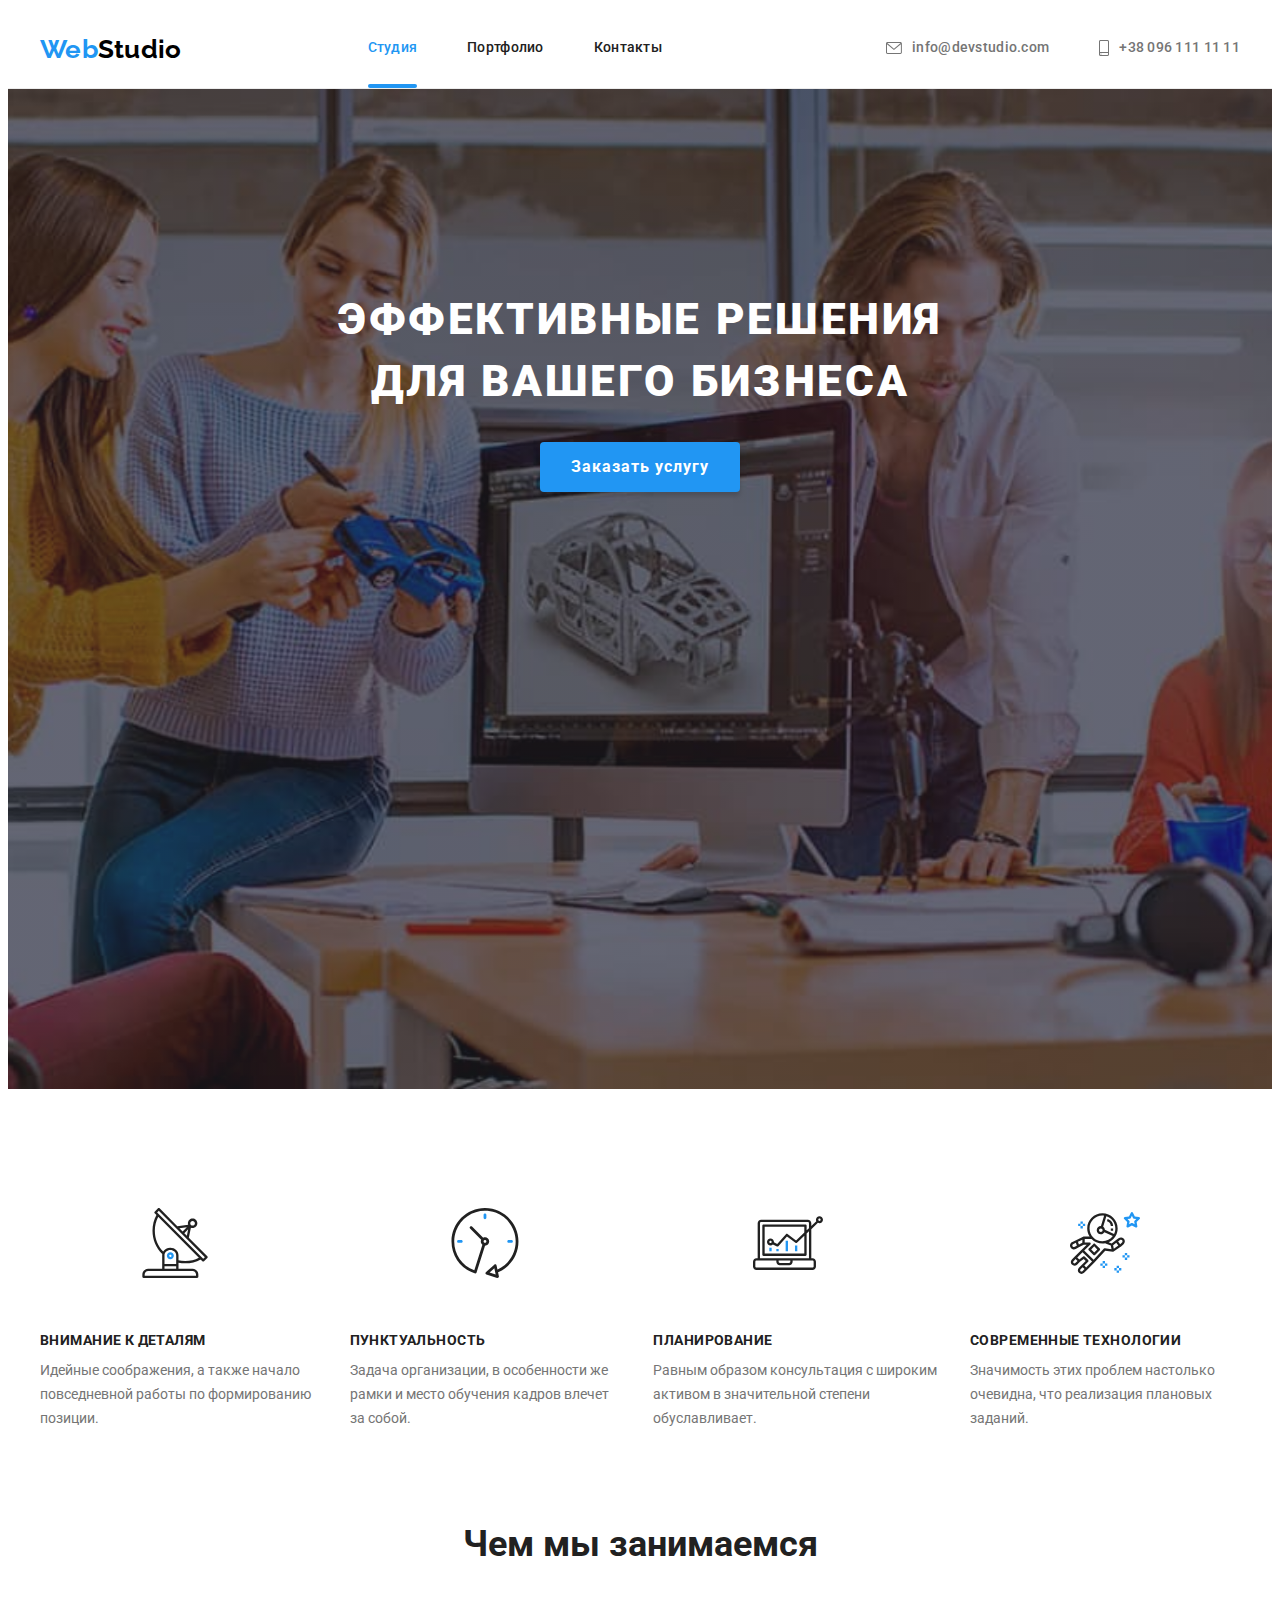
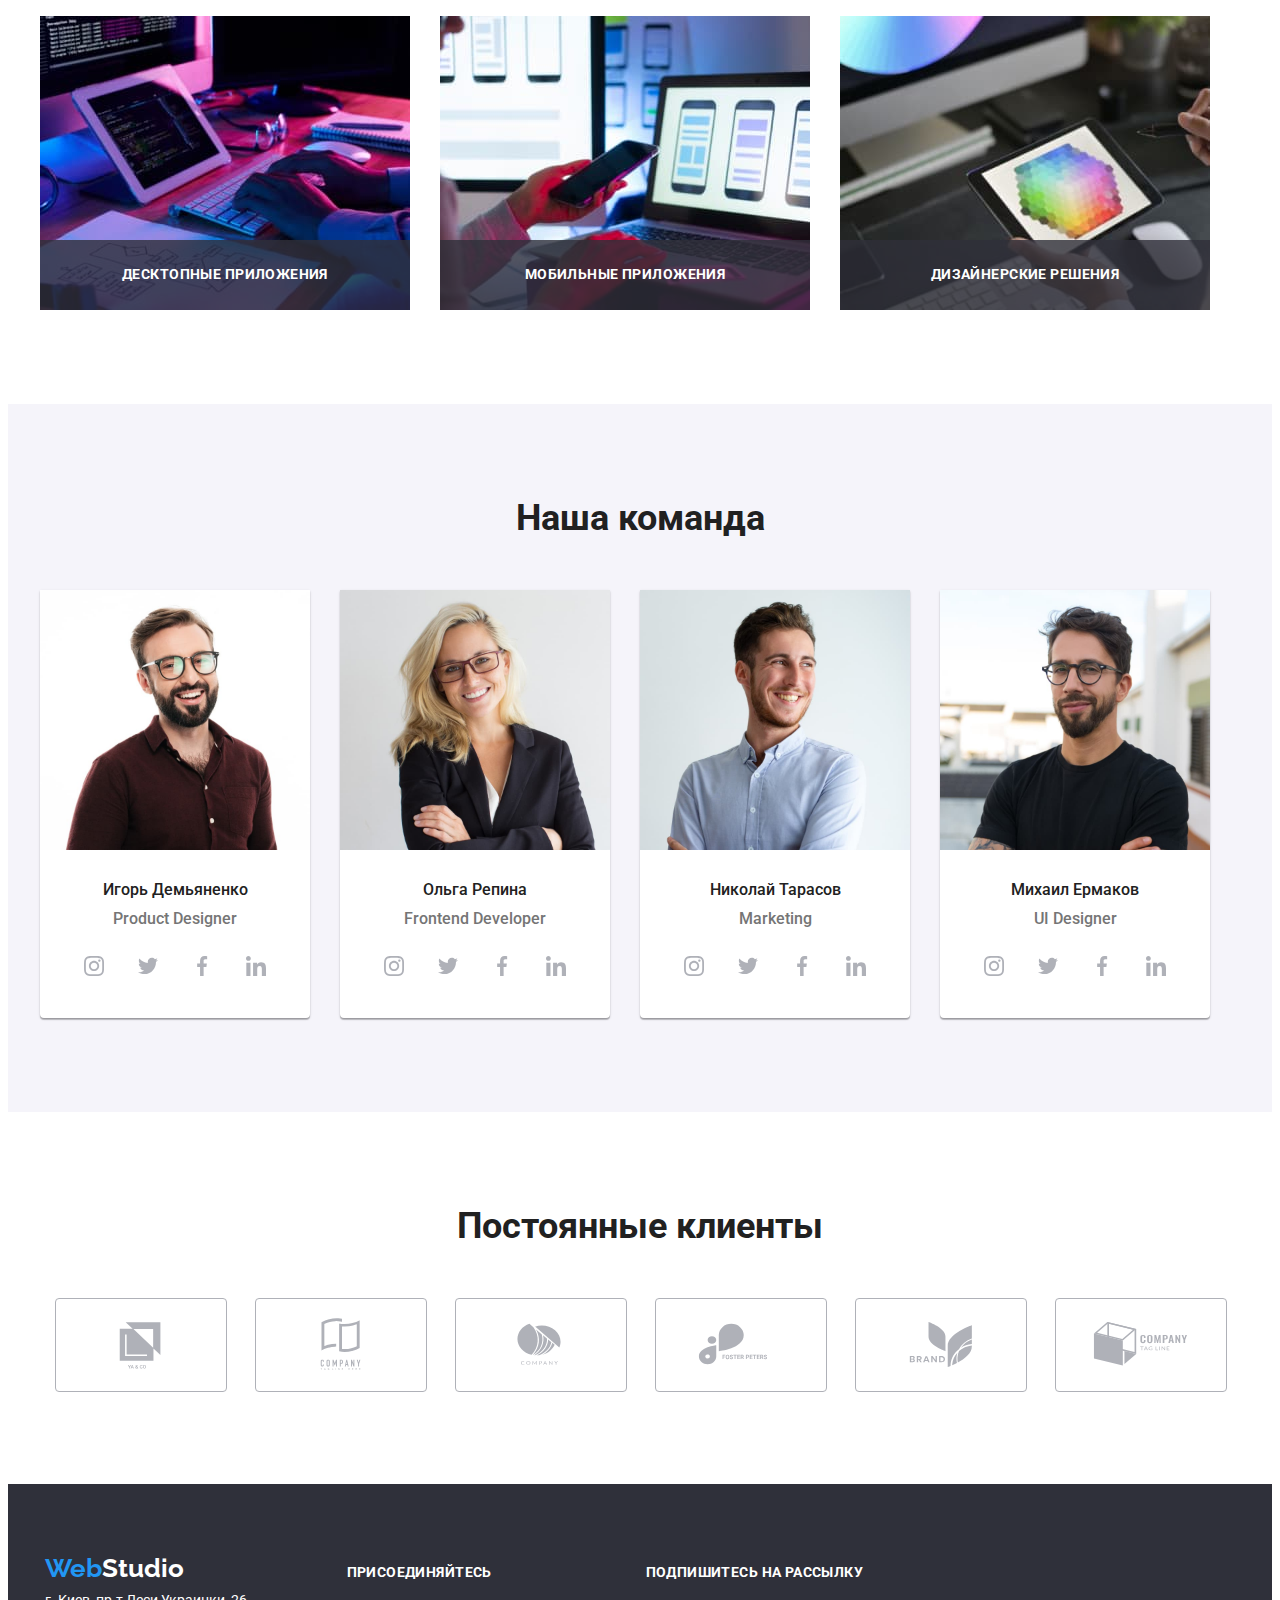
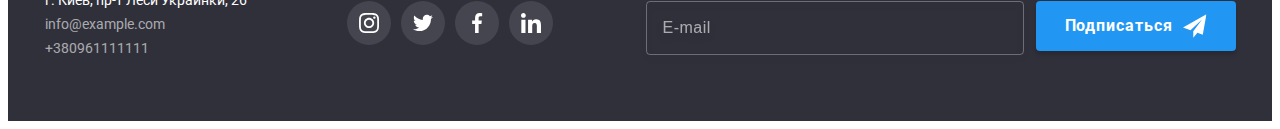
==== commit df02b454: "BEM SASS" ====
--- a/index.html
+++ b/index.html
@@ -427,38 +427,40 @@
                 
                 <form class="modal-form">
                     <p class="modal-form__title">Оставьте свои данные, мы вам перезвоним</p>
-                        <label class="modal-form__field">
-                            Имя</span>
+                        <label for="name" class="modal-form__field">
+                            Имя 
+                        </label>
                             <div class="modal-form__input-wrap">
-                                <input type="text" name="name" class="modal-form__input" />
+                                <input type="text" name="name" id="name" class="modal-form__input" />
                                 <svg class="modal-form__icon" width="18" height="18">
                                     <use href="./images/icons.svg#icon-person-black"></use>
                                 </svg>
                             </div>
                                 
+                        
+  
+                        <label for="tel" class="modal-form__field">
+                            Телефон
                         </label>
-  
-                        <label class="modal-form__field">
-                            Телефон
                             <div class="modal-form__input-wrap">
-                                <input type="tel" name="tel" class="modal-form__input" />
+                                <input type="tel" name="tel" id="tel" class="modal-form__input"/>
                                 <svg class="modal-form__icon" width="18" height="18">
                                     <use href="./images/icons.svg#icon-phone-black"></use>
                                 </svg>
                             </div>
                                 
+                        
+                   
+                        <label for="mail" class="modal-form__field">
+                            Почта 
                         </label>
-                   
-                        <label class="modal-form__field">
-                            Почта
                             <div class="modal-form__input-wrap">
-                                <input type="email" name="mail" class="modal-form__input" />
+                                <input type="email" name="mail" id="mail" class="modal-form__input" />
                                 <svg class="modal-form__icon" width="18" height="18">
                                     <use href="./images/icons.svg#icon-email-black"></use>
                                 </svg>
-                           </div>
-                                
-                        </label>
+                           </div> 
+                       
                         
                         <label for="comment" class="modal-form__label">Комментарий</label>
                             <textarea name="comment" id=comment class="modal-form__comment" placeholder="Введите текст"></textarea>
--- a/css/main.min.css
+++ b/css/main.min.css
@@ -1 +1 @@
-:root{--primary-font: "Roboto", sans-serif;--primary-font-size: 14px;--main-letter-spacing: 0.03em;--second-letter-spacing: 0.02em;--main-text-color: #212121;--second-text-color: #757575;--light-text-color: #ffffff;--contact-text-color: rgba(255, 255, 255, 0.6);--accent-color: #2196F3;--team-background-color: #F5F4FA;--header-background-color: #ffffff;--footer-background-color: #2F303A;--portfolio-set: 30px;--animation-timing: cubic-bezier(0.4, 0, 0.2, 1)}a,p,h1,h2,h3,h4,h5,h6{margin:0}ul,ol{margin:0;padding:0;list-style:none}img{display:block;max-width:100%;height:auto}body{color:var(--main-text-color);font-family:var(--primary-font);letter-spacing:var(--primary-letter-spacing)}a{display:block}.link{text-decoration:none}.visually-hidden{position:absolute;white-space:nowrap;width:1px;height:1px;overflow:hidden;border:0;padding:0;clip:rect(0 0 0 0);clip-path:inset(50%);margin:-1px}.container{width:1200px;margin:0 auto;padding-left:15px;padding-right:15px}.btn{width:200px;height:50px;display:flex;justify-content:center;align-items:center;text-decoration:none;font-family:inherit;font-weight:700;font-size:16px;line-height:1.88;letter-spacing:.06em;cursor:pointer;border-radius:4px;border:none;background-color:var(--accent-color);color:var(--light-text-color);box-shadow:0px 4px 4px rgba(0,0,0,.15);transition:background-color 250ms var(--animation-timing)}.btn:hover,.btn:focus{background-color:#188ce8}.title{font-weight:700;font-size:36px;line-height:1.16px;text-align:center;letter-spacing:var(--primary-letter-spacing);color:var(--main-text-color)}.caption{font-weight:700;font-size:var(--primary-font-size);line-height:1.14;text-transform:uppercase}.logo{display:block;padding-top:24px;padding-bottom:20px;margin-right:93px;font-family:"Raleway",sans-serif;font-weight:700;font-size:26px;line-height:1.19;color:var(--accent-color)}.logo__accent--light{color:var(--light-text-color)}.logo__accent--dark{color:#000}.header{background-color:var(--header-background-color);border-bottom:1px solid #ececec;font-weight:500;font-size:var(--primary-font-size);line-height:1.14;letter-spacing:var(--second-letter-spacing)}.header__container{display:flex;align-items:center}.nav{display:flex;align-items:center}.nav__list{display:flex;margin-left:93px}.nav__item:not(:last-child){margin-right:50px}.nav__link{display:block;padding-top:32px;padding-bottom:32px;color:var(--main-text-color);font-weight:500;font-size:var(--primary-font-size);line-height:1.14;letter-spacing:var(--second-letter-spacing);transition:color 250ms var(--animation-timing)}.nav__link:hover,.nav__link:focus{color:var(--accent-color)}.nav__list .current{position:relative;color:var(--accent-color)}.current::after{content:"";position:absolute;left:0;bottom:0;width:100%;height:4px;border-radius:2px;background-color:var(--accent-color)}.contacts{display:flex;margin-left:auto}.contacts__item:not(:last-child){margin-right:50px}.contacts__icon{margin-right:10px;fill:currentColor;padding:0}.contacts__link{display:flex;align-items:center;padding-top:32px;padding-bottom:32px;color:var(--second-text-color);transition:color 250ms cubic-bezier(0.4, 0, 0.2, 1)}.contacts__link:hover,.contacts__link:focus{color:var(--accent-color)}.hero{max-width:1600px;height:600px;margin-left:auto;margin-right:auto;background-image:linear-gradient(to right, rgba(47, 48, 58, 0.4), rgba(47, 48, 58, 0.4)),url(../images/hero.jpg);background-repeat:no-repeat;background-size:cover;background-position:center;background-color:var(--second-background-color);text-align:center;padding-top:200px;padding-bottom:200px}.hero__title{margin-left:auto;margin-right:auto;margin-bottom:30px;max-width:696px;color:var(--light-text-color);font-weight:900;font-size:44px;line-height:1.4;letter-spacing:.06em;text-transform:uppercase}.hero-btn{margin-left:auto;margin-right:auto}.features{padding-top:94px;padding-bottom:94px}.features__list{display:flex}.features__item:not(:last-child){margin-right:30px}.features__wrap{display:flex;align-items:center;justify-content:center;margin-bottom:30px;width:270px;height:120px;border-radius:4px}.features__icon{width:70px;height:70px}.features__caption{margin-bottom:10px}.features__text{color:var(--second-text-color);font-size:var(--primary-font-size);line-height:1.7}.working{padding-bottom:94px}.working__title{margin-bottom:50px}.working__list{display:flex}.working__item{position:relative}.working__item:not(:last-child){margin-right:30px}.working__text{display:flex;align-items:center;justify-content:center;position:absolute;width:100%;height:70px;left:0;bottom:0;font-weight:700;font-size:var(--primary-font-size);line-height:1.14;text-align:center;text-transform:uppercase;letter-spacing:var(--main-letter-spacing);color:var(--light-text-color);background-color:rgba(47,48,58,.8)}.team{padding-top:94px;padding-bottom:94px;background-color:var(--team-background-color)}.team__title{margin-bottom:50px}.team__list{display:flex}.team__item{background-color:var(--header-background-color);box-shadow:0px 1px 3px rgba(0,0,0,.12),0px 1px 1px rgba(0,0,0,.14),0px 2px 1px rgba(0,0,0,.2);border-radius:0px 0px 4px 4px}.team__item:not(:last-child){margin-right:30px}.team__desc{padding-top:30px;padding-bottom:30px;text-align:center}.team__hero{margin-bottom:10px;font-weight:500;font-size:16px;line-height:1.9}.team__text{margin-bottom:16px;color:var(--second-text-color);font-size:16px;line-height:1.9}.socials{display:flex;justify-content:center;align-items:center}.socials--left{margin-left:70px}.socials__item{width:44px;height:44px;margin-right:10px;cursor:pointer}.socials__item:last-child{margin-right:0}.socials__link{width:100%;height:100%;border-radius:50%;display:flex;align-items:center;justify-content:center;transition:color 250ms var(--animation-timing),background-color 250ms var(--animation-timing)}.socials__link--light{color:#afb1b8;background-color:var(--header-background-color)}.socials__link--dark{color:var(--light-text-color);background-color:rgba(255,255,255,.1)}.socials__link:hover,.socials__link:focus{background-color:var(--accent-color);color:var(--light-text-color)}.socials__icon{fill:currentColor}.clients{padding-top:94px;padding-bottom:94px}.client__title{margin-bottom:50px}.clients__list{display:flex;align-items:center;justify-content:center}.clients__item{margin-right:var(--portfolio-set);width:170px;height:92px;cursor:pointer;transition:border-color 250ms var(--animation-timing)}.clients__item:last-child{margin-right:0}.clients__item:hover,.clients__item:focus{border-color:var(--accent-color)}.clients__link{width:100%;height:100%;display:flex;align-items:center;justify-content:center;color:#afb1b8;border:1px solid #afb1b8;border-radius:4px;transition:color 250ms var(--animation-timing),border-color 250ms var(--animation-timing)}.clients__link:hover,.clients__link:focus{color:var(--accent-color);border-color:var(--accent-color)}.clients__icon{fill:currentColor}.footer{padding-top:60px;padding-bottom:60px;background-color:var(--footer-background-color)}.footer__box{display:flex;align-items:baseline;justify-content:center}.footer-adress{margin-bottom:9px}.address__item{font-style:normal;font-size:var(--primary-font-size);line-height:1.71;color:var(--light-text-color);transition:color 250ms var(--animation-timing)}.address__item :not(:last-child){margin-bottom:9px}.address__link{color:rgba(255,255,255,.6);transition:color 250ms var(--animation-timing)}.address__link--white{color:var(--light-text-color)}.address__link:hover,.address__link:focus{color:var(--accent-color)}.join__caption{margin-left:70px;margin-bottom:20px;font-weight:700;font-size:var(--primary-font-size);line-height:1.14;letter-spacing:var(--main-letter-spacing);text-transform:uppercase;color:var(--header-background-color)}.newsletter__caption{margin-left:93px;margin-bottom:20px;color:var(--light-text-color)}.newsletter__form{margin-left:93px;display:flex}.newsletter__input{width:358px;height:50px;padding-left:16px;margin-right:12px;font-size:16px;line-height:1.25;letter-spacing:var(--main-letter-spacing);color:rgba(255,255,255,.6);background-color:rgba(0,0,0,0);border:1px solid rgba(255,255,255,.3);filter:drop-shadow(0px 4px 4px rgba(0, 0, 0, 0.15));border-radius:4px;outline:none;transition:border-color 250ms var(--animation-timing)}.newsletter__input:focus{border-color:var(--accent-color)}.newsletter__input::placeholder{color:var(--contact-text-color);font-size:16px;line-height:1.25;letter-spacing:var(--main-letter-spacing)}.newsletter__btn{padding:10px 29px}.newsletter__icon{fill:currentColor;margin-left:10px}.backdrop{width:100%;height:100%;background-color:rgba(25,28,38,.476);position:fixed;top:0;transition:opacity 400ms,visibility 400ms}.backdrop.is-hidden .modal{transform:translate(-50%, -50%) scale(0) rotate(-90deg)}.is-hidden{visibility:hidden;opacity:0;pointer-events:none}.modal{padding:40px;position:absolute;width:528px;height:581px;left:50%;top:50%;padding:40px;background-color:var(--header-background-color);box-shadow:0px 1px 3px rgba(0,0,0,.12),0px 1px 1px rgba(0,0,0,.14),0px 2px 1px rgba(0,0,0,.2);border-radius:4px;transform:translate(-50%, -50%) scale(1) rotate(0);transition:transform 400ms}.modal__close-btn{position:absolute;top:8px;right:8px;padding:0;width:30px;height:30px;border-radius:50%;display:flex;align-items:center;justify-content:center;background:var(--header-background-color);border:1px solid rgba(0,0,0,.1);cursor:pointer}.no-scroll{overflow:hidden}.modal-form__title{margin-bottom:12px;font-weight:700;font-size:20px;line-height:1.15;text-align:center;letter-spacing:var(--main-letter-spacing);color:var(--main-text-color)}.modal-form__field{display:block;text-align:left;font-size:12px;line-height:1.16;letter-spacing:.01em;color:#757575}.modal-form__input-wrap{margin-top:4px;margin-bottom:10px;position:relative}.modal-form__input{padding-left:42px;width:100%;height:40px;border:1px solid rgba(33,33,33,.2);border-radius:4px;outline:none;transition:border-color 250ms var(--animation-timing)}.modal-form__input:focus{border-color:var(--accent-color)}.modal-form__icon{position:absolute;left:12px;top:50%;transform:translateY(-50%);transition:color 250ms var(--animation-timing)}.modal-form__input:focus+.modal-form__icon{fill:var(--accent-color)}.modal-form__label{display:block;text-align:left;margin-bottom:4px;font-size:12px;line-height:1.16;letter-spacing:.01em;color:var(--second-text-color)}.modal-form__comment{resize:none;display:block;margin-bottom:20px;font-size:12px;line-height:1.16;letter-spacing:.01em;width:100%;height:120px;padding:12px 16px;border:1px solid rgba(33,33,33,.2);border-radius:4px;outline:none;transition:border-color 250ms var(--animation-timing)}.modal-form__comment::placeholder{font-size:12px;line-height:1.16;letter-spacing:.01em;color:rgba(117,117,117,.5)}.modal-form__comment:focus{border-color:var(--accent-color)}.modal-form__policy{display:flex;align-items:center;justify-content:center;margin-bottom:30px;font-size:var(--primary-font-size);line-height:1.71;letter-spacing:var(--main-letter-spacing);color:var(--second-text-color)}.modal-form__icon-wrap{width:16px;height:15px;border:2px solid var(--main-text-color);border-radius:3px;margin-right:7px;display:flex;align-items:center;justify-content:center;transition:background-color 250ms var(--animation-timing)}.modal-form__checkbox:checked+.modal-form__icon-wrap{background-color:var(--accent-color);border:none}.modal-form__checkbox:focus+.modal-form__icon-wrap{border-color:var(--accent-color)}.modal-form__checkbox:focus+.modal-form__icon-wrap{border-color:var(--accent-color)}.modal-form__check-icon{fill:rgba(0,0,0,0)}.modal-form__checkbox:checked+.modal-form__icon-wrap .modal-form__check-icon{fill:#fff}.modal-form__agreement{color:var(--accent-color)}.modal-form__btn{margin:0 auto;padding:10px 55px}.portfolio{padding-top:94px;padding-bottom:94px}.filtres__list{margin-bottom:50px;display:flex;justify-content:center}.filtres__item:not(:last-child){margin-right:8px}.filters__btn{display:inline-block;height:38px;padding:6px 22px;background-color:var(--team-background-color);color:var(--main-text-color);font-family:inherit;font-weight:500;font-size:16px;line-height:1.6;text-align:center;cursor:pointer;border-radius:4px;border:none;transition:color 250ms var(--animation-timing),background-color 250ms var(--animation-timing),box-shadow 250ms var(--animation-timing)}.filters__btn:hover,.filters__btn:focus{background-color:var(--accent-color);color:var(--light-text-color);box-shadow:0px 3px 1px rgba(0,0,0,.1),0px 1px 2px rgba(0,0,0,.08),0px 2px 2px rgba(0,0,0,.12)}.gallery{display:flex;flex-wrap:wrap;margin-left:calc(-1*var(--portfolio-set));margin-top:calc(-1*var(--portfolio-set))}.gallery__item{flex-basis:calc(33.3333333333% - var(--portfolio-set));margin-left:var(--portfolio-set);margin-top:var(--portfolio-set);background-color:var(--header-background-color);transition:background-color 250ms var(--animation-timing)}.card{transition:box-shadow 250ms var(--animation-timing)}.card:hover,.card:focus{background:#fff;box-shadow:0px 1px 1px rgba(0,0,0,.12),0px 4px 4px rgba(0,0,0,.06),1px 4px 6px rgba(0,0,0,.16)}.card:hover .card__overlay{transform:translateY(0)}.card__wrap{position:relative;overflow:hidden}.card__overlay{position:absolute;top:0;padding:63px 24px;height:100%;font-size:18px;line-height:1.5;letter-spacing:var(--main-letter-spacing);color:var(--light-text-color);background-color:rgba(33,150,243,.9);transform:translateY(101%);transition:transform 250ms var(--animation-timing)}.card__desc{padding:20px 24px;border-right:1px solid #eee;border-bottom:1px solid #eee;border-left:1px solid #eee}.card__title{margin-bottom:4px;font-weight:700;font-size:18px;line-height:2;letter-spacing:.06em;color:var(--main-text-color)}.card__text{color:var(--second-text-color);font-size:16px;line-height:1.9}/*# sourceMappingURL=main.min.css.map */+:root{--primary-font: "Roboto", sans-serif;--main-letter-spacing: 0.03em;--second-letter-spacing: 0.02em;--main-text-color: #212121;--second-text-color: #757575;--light-text-color: #ffffff;--contact-text-color: rgba(255, 255, 255, 0.6);--accent-color: #2196F3;--team-background-color: #F5F4FA;--header-background-color: #ffffff;--footer-background-color: #2F303A;--portfolio-set: 30px}a,p,h1,h2,h3,h4,h5,h6{margin:0}ul,ol{margin:0;padding:0;list-style:none}img{display:block;max-width:100%;height:auto}body{color:var(--main-text-color);font-family:var(--primary-font);letter-spacing:var(--primary-letter-spacing)}a{display:block}.link{text-decoration:none}.visually-hidden{position:absolute;white-space:nowrap;width:1px;height:1px;overflow:hidden;border:0;padding:0;clip:rect(0 0 0 0);clip-path:inset(50%);margin:-1px}.container{width:1200px;margin:0 auto;padding-left:15px;padding-right:15px}.btn{width:200px;height:50px;display:flex;align-items:center;justify-content:center;text-decoration:none;font-family:inherit;font-size:16px;font-weight:700;line-height:1.88px;letter-spacing:.06em;cursor:pointer;border-radius:4px;border:none;background-color:var(--accent-color);color:var(--light-text-color);box-shadow:0px 4px 4px rgba(0,0,0,.15);transition:background-color 250ms var(--animation-timing);transition:background-color 250ms cubic-bezier(0.4, 0, 0.2, 1)}.btn:hover,.btn:focus{background-color:#188ce8}.title{font-size:36px;font-weight:700;line-height:1.16;text-align:center;letter-spacing:var(--primary-letter-spacing);color:var(--main-text-color)}.caption{font-size:14px;font-weight:700;line-height:1.14;letter-spacing:var(--main-letter-spacing);text-transform:uppercase}.logo{display:block;padding-top:24px;padding-bottom:20px;margin-right:93px;font-family:"Raleway",sans-serif;font-size:26px;font-weight:700;line-height:1.19px;color:var(--accent-color)}.logo__accent--light{color:var(--light-text-color)}.logo__accent--dark{color:#000}.header{background-color:var(--header-background-color);border-bottom:1px solid #ececec;font-size:14px;font-weight:500;line-height:1.14;letter-spacing:var(--second-letter-spacing)}.header__container{display:flex;align-items:center;justify-content:center}.nav{display:flex;align-items:center;justify-content:center}.nav__list{display:flex;margin-left:93px}.nav__item:not(:last-child){margin-right:50px}.nav__link{display:block;padding-top:32px;padding-bottom:32px;color:var(--main-text-color);font-size:14px;font-weight:500;line-height:1.14;letter-spacing:var(--second-letter-spacing);transition:color 250ms cubic-bezier(0.4, 0, 0.2, 1)}.nav__link:hover,.nav__link:focus{color:var(--accent-color)}.nav__list .current{position:relative;color:var(--accent-color)}.current::after{content:"";position:absolute;left:0;bottom:0;width:100%;height:4px;border-radius:2px;background-color:var(--accent-color)}.contacts{display:flex;margin-left:auto}.contacts__item:not(:last-child){margin-right:50px}.contacts__icon{margin-right:10px;fill:currentColor;padding:0}.contacts__link{display:flex;align-items:center;justify-content:center;padding-top:32px;padding-bottom:32px;color:var(--second-text-color);transition:color 250ms cubic-bezier(0.4, 0, 0.2, 1)}.contacts__link:hover,.contacts__link:focus{color:var(--accent-color)}.hero{max-width:1600px;height:600px;margin-left:auto;margin-right:auto;background-image:linear-gradient(to right, rgba(47, 48, 58, 0.4), rgba(47, 48, 58, 0.4)),url(../images/hero.jpg);background-repeat:no-repeat;background-size:cover;background-position:center;background-color:var(--second-background-color);text-align:center;padding-top:200px;padding-bottom:200px}.hero__title{margin-left:auto;margin-right:auto;margin-bottom:30px;max-width:696px;color:var(--light-text-color);font-size:44px;font-weight:900;line-height:1.4;letter-spacing:.06em;text-transform:uppercase}.hero-btn{margin-left:auto;margin-right:auto}.features{padding-top:94px;padding-bottom:94px}.features__list{display:flex}.features__item:not(:last-child){margin-right:30px}.features__wrap{display:flex;align-items:center;justify-content:center;margin-bottom:30px;width:270px;height:120px;border-radius:4px}.features__icon{width:70px;height:70px}.features__caption{margin-bottom:10px}.features__text{color:var(--second-text-color);font-size:14px;line-height:1.7}.working{padding-bottom:94px}.working__title{margin-bottom:50px}.working__list{display:flex}.working__item{position:relative}.working__item:not(:last-child){margin-right:30px}.working__text{display:flex;align-items:center;justify-content:center;position:absolute;width:100%;height:70px;left:0;bottom:0;font-size:14px;font-weight:700;line-height:1.14;text-transform:uppercase;letter-spacing:var(--main-letter-spacing);color:var(--light-text-color);background-color:rgba(47,48,58,.8)}.team{padding-top:94px;padding-bottom:94px;background-color:var(--team-background-color)}.team__title{margin-bottom:50px}.team__list{display:flex}.team__item{background-color:var(--header-background-color);box-shadow:0px 1px 3px rgba(0,0,0,.12),0px 1px 1px rgba(0,0,0,.14),0px 2px 1px rgba(0,0,0,.2);border-radius:0px 0px 4px 4px}.team__item:not(:last-child){margin-right:30px}.team__desc{padding-top:30px;padding-bottom:30px;text-align:center}.team__hero{margin-bottom:10px;font-size:16px;font-weight:500;line-height:1.19}.team__text{margin-bottom:16px;color:var(--second-text-color);font-size:16px;font-weight:500;line-height:1.19}.socials{display:flex;align-items:center;justify-content:center}.socials--left{margin-left:70px}.socials__item{width:44px;height:44px;margin-right:10px;cursor:pointer}.socials__item:last-child{margin-right:0}.socials__link{width:100%;height:100%;border-radius:50%;display:flex;align-items:center;justify-content:center;transition:color 250ms cubic-bezier(0.4, 0, 0.2, 1),background-color 250ms cubic-bezier(0.4, 0, 0.2, 1)}.socials__link--light{color:#afb1b8;background-color:var(--header-background-color)}.socials__link--dark{color:var(--light-text-color);background-color:rgba(255,255,255,.1)}.socials__link:hover,.socials__link:focus{background-color:var(--accent-color);color:var(--light-text-color)}.socials__icon{fill:currentColor}.clients{padding-top:94px;padding-bottom:94px}.client__title{margin-bottom:50px}.clients__list{display:flex;align-items:center;justify-content:center}.clients__item{margin-right:var(--portfolio-set);width:170px;height:92px;cursor:pointer;transition:border-color 250ms cubic-bezier(0.4, 0, 0.2, 1)}.clients__item:last-child{margin-right:0}.clients__item:hover,.clients__item:focus{border-color:var(--accent-color)}.clients__link{width:100%;height:100%;display:flex;align-items:center;justify-content:center;color:#afb1b8;border:1px solid #afb1b8;border-radius:4px;transition:color 250ms cubic-bezier(0.4, 0, 0.2, 1),border-color 250ms cubic-bezier(0.4, 0, 0.2, 1)}.clients__link:hover,.clients__link:focus{color:var(--accent-color);border-color:var(--accent-color)}.clients__icon{fill:currentColor}.footer{padding-top:60px;padding-bottom:60px;background-color:var(--footer-background-color)}.footer__box{display:flex;align-items:baseline;justify-content:center}.footer-adress{margin-bottom:9px}.address__item{font-style:normal;font-size:14px;line-height:1.71;color:var(--light-text-color);transition:color 250ms cubic-bezier(0.4, 0, 0.2, 1)}.address__item :not(:last-child){margin-bottom:9px}.address__link{color:rgba(255,255,255,.6);transition:color 250ms cubic-bezier(0.4, 0, 0.2, 1)}.address__link--white{color:var(--light-text-color)}.address__link:hover,.address__link:focus{color:var(--accent-color)}.join__caption{margin-left:70px;margin-bottom:20px;color:var(--header-background-color)}.newsletter__caption{margin-left:93px;margin-bottom:20px;color:var(--light-text-color)}.newsletter__form{margin-left:93px;display:flex}.newsletter__input{width:358px;height:50px;padding-left:16px;margin-right:12px;font-size:16px;line-height:1.25;letter-spacing:var(--main-letter-spacing);color:rgba(255,255,255,.6);background-color:rgba(0,0,0,0);border:1px solid rgba(255,255,255,.3);filter:drop-shadow(0px 4px 4px rgba(0, 0, 0, 0.15));border-radius:4px;outline:none;transition:border-color 250ms cubic-bezier(0.4, 0, 0.2, 1)}.newsletter__input:focus{border-color:var(--accent-color)}.newsletter__input::placeholder{color:var(--contact-text-color);font-size:16px;line-height:1.25;letter-spacing:var(--main-letter-spacing)}.newsletter__btn{padding:10px 29px}.newsletter__icon{fill:currentColor;margin-left:10px}.backdrop{width:100%;height:100%;background-color:rgba(25,28,38,.476);position:fixed;top:0;transition:opacity 400ms,visibility 400ms;transition:opacity 250ms cubic-bezier(0.4, 0, 0.2, 1),visibility 250ms cubic-bezier(0.4, 0, 0.2, 1)}.backdrop.is-hidden .modal{transform:translate(-50%, -50%) scale(0) rotate(-90deg)}.is-hidden{visibility:hidden;opacity:0;pointer-events:none}.modal{padding:40px;position:absolute;width:528px;height:581px;left:50%;top:50%;padding:40px;background-color:var(--header-background-color);box-shadow:0px 1px 3px rgba(0,0,0,.12),0px 1px 1px rgba(0,0,0,.14),0px 2px 1px rgba(0,0,0,.2);border-radius:4px;transform:translate(-50%, -50%) scale(1) rotate(0);transition:transform 400ms}.modal__close-btn{position:absolute;top:8px;right:8px;padding:0;width:30px;height:30px;border-radius:50%;display:flex;align-items:center;justify-content:center;background:var(--header-background-color);border:1px solid rgba(0,0,0,.1);cursor:pointer}.no-scroll{overflow:hidden}.modal-form__title{margin-bottom:12px;font-size:20px;font-weight:700;line-height:1.15;text-align:center;letter-spacing:var(--main-letter-spacing);color:var(--main-text-color)}.modal-form__field{display:block;text-align:left;font-size:12px;line-height:1.16;letter-spacing:.01em;color:#757575}.modal-form__input-wrap{margin-top:4px;margin-bottom:10px;position:relative}.modal-form__input{padding-left:42px;width:100%;height:40px;border:1px solid rgba(33,33,33,.2);border-radius:4px;outline:none;transition:border-color 250ms cubic-bezier(0.4, 0, 0.2, 1)}.modal-form__input:focus{border-color:var(--accent-color)}.modal-form__icon{position:absolute;left:12px;top:50%;transform:translateY(-50%);transition:color 250ms cubic-bezier(0.4, 0, 0.2, 1)}.modal-form__input:focus+.modal-form__icon{fill:var(--accent-color)}.modal-form__label{display:block;text-align:left;margin-bottom:4px;font-size:12px;line-height:1.16;letter-spacing:.01em;color:var(--second-text-color)}.modal-form__comment{resize:none;display:block;margin-bottom:20px;font-size:12px;line-height:1.16;letter-spacing:.01em;width:100%;height:120px;padding:12px 16px;border:1px solid rgba(33,33,33,.2);border-radius:4px;outline:none;transition:border-color 250ms cubic-bezier(0.4, 0, 0.2, 1)}.modal-form__comment::placeholder{font-size:12px;line-height:1.16;letter-spacing:.01em;color:rgba(117,117,117,.5)}.modal-form__comment:focus{border-color:var(--accent-color)}.modal-form__policy{display:flex;align-items:center;justify-content:center;margin-bottom:30px;font-size:14px;line-height:1.71;letter-spacing:var(--main-letter-spacing);color:var(--second-text-color)}.modal-form__icon-wrap{width:16px;height:15px;border:2px solid var(--main-text-color);border-radius:3px;margin-right:7px;display:flex;align-items:center;justify-content:center;transition:background-color 250ms cubic-bezier(0.4, 0, 0.2, 1)}.modal-form__checkbox:checked+.modal-form__icon-wrap{background-color:var(--accent-color);border:none}.modal-form__checkbox:focus+.modal-form__icon-wrap{border-color:var(--accent-color)}.modal-form__checkbox:focus+.modal-form__icon-wrap{border-color:var(--accent-color)}.modal-form__check-icon{fill:rgba(0,0,0,0)}.modal-form__checkbox:checked+.modal-form__icon-wrap .modal-form__check-icon{fill:#fff}.modal-form__agreement{color:var(--accent-color)}.modal-form__btn{margin:0 auto;padding:10px 55px}.portfolio{padding-top:94px;padding-bottom:94px}.filtres__list{margin-bottom:50px;display:flex;align-items:center;justify-content:center}.filtres__item:not(:last-child){margin-right:8px}.filters__btn{display:inline-block;height:38px;padding:6px 22px;background-color:var(--team-background-color);color:var(--main-text-color);font-family:inherit;font-size:16px;font-weight:500;line-height:1.6px;text-align:center;cursor:pointer;border-radius:4px;border:none;transition:color 250ms cubic-bezier(0.4, 0, 0.2, 1),background-color 250ms cubic-bezier(0.4, 0, 0.2, 1),box-shadow 250ms cubic-bezier(0.4, 0, 0.2, 1)}.filters__btn:hover,.filters__btn:focus{background-color:var(--accent-color);color:var(--light-text-color);box-shadow:0px 3px 1px rgba(0,0,0,.1),0px 1px 2px rgba(0,0,0,.08),0px 2px 2px rgba(0,0,0,.12)}.gallery{display:flex;flex-wrap:wrap;margin-left:calc(-1*var(--portfolio-set));margin-top:calc(-1*var(--portfolio-set))}.gallery__item{flex-basis:calc(33.3333333333% - var(--portfolio-set));margin-left:var(--portfolio-set);margin-top:var(--portfolio-set);background-color:var(--header-background-color);transition:background-color 250ms cubic-bezier(0.4, 0, 0.2, 1)}.card{transition:box-shadow 250ms cubic-bezier(0.4, 0, 0.2, 1)}.card:hover,.card:focus{background:#fff;box-shadow:0px 1px 1px rgba(0,0,0,.12),0px 4px 4px rgba(0,0,0,.06),1px 4px 6px rgba(0,0,0,.16)}.card:hover .card__overlay{transform:translateY(0)}.card__wrap{position:relative;overflow:hidden}.card__overlay{position:absolute;top:0;padding:63px 24px;height:100%;font-size:18px;line-height:1.5;letter-spacing:var(--main-letter-spacing);color:var(--light-text-color);background-color:rgba(33,150,243,.9);transform:translateY(101%);transition:transform 250ms cubic-bezier(0.4, 0, 0.2, 1)}.card__desc{padding:20px 24px;border-right:1px solid #eee;border-bottom:1px solid #eee;border-left:1px solid #eee}.card__title{margin-bottom:4px;font-size:18px;font-weight:700;line-height:2;letter-spacing:.06em;color:var(--main-text-color)}.card__text{color:var(--second-text-color);font-size:16px;line-height:1.9}/*# sourceMappingURL=main.min.css.map */